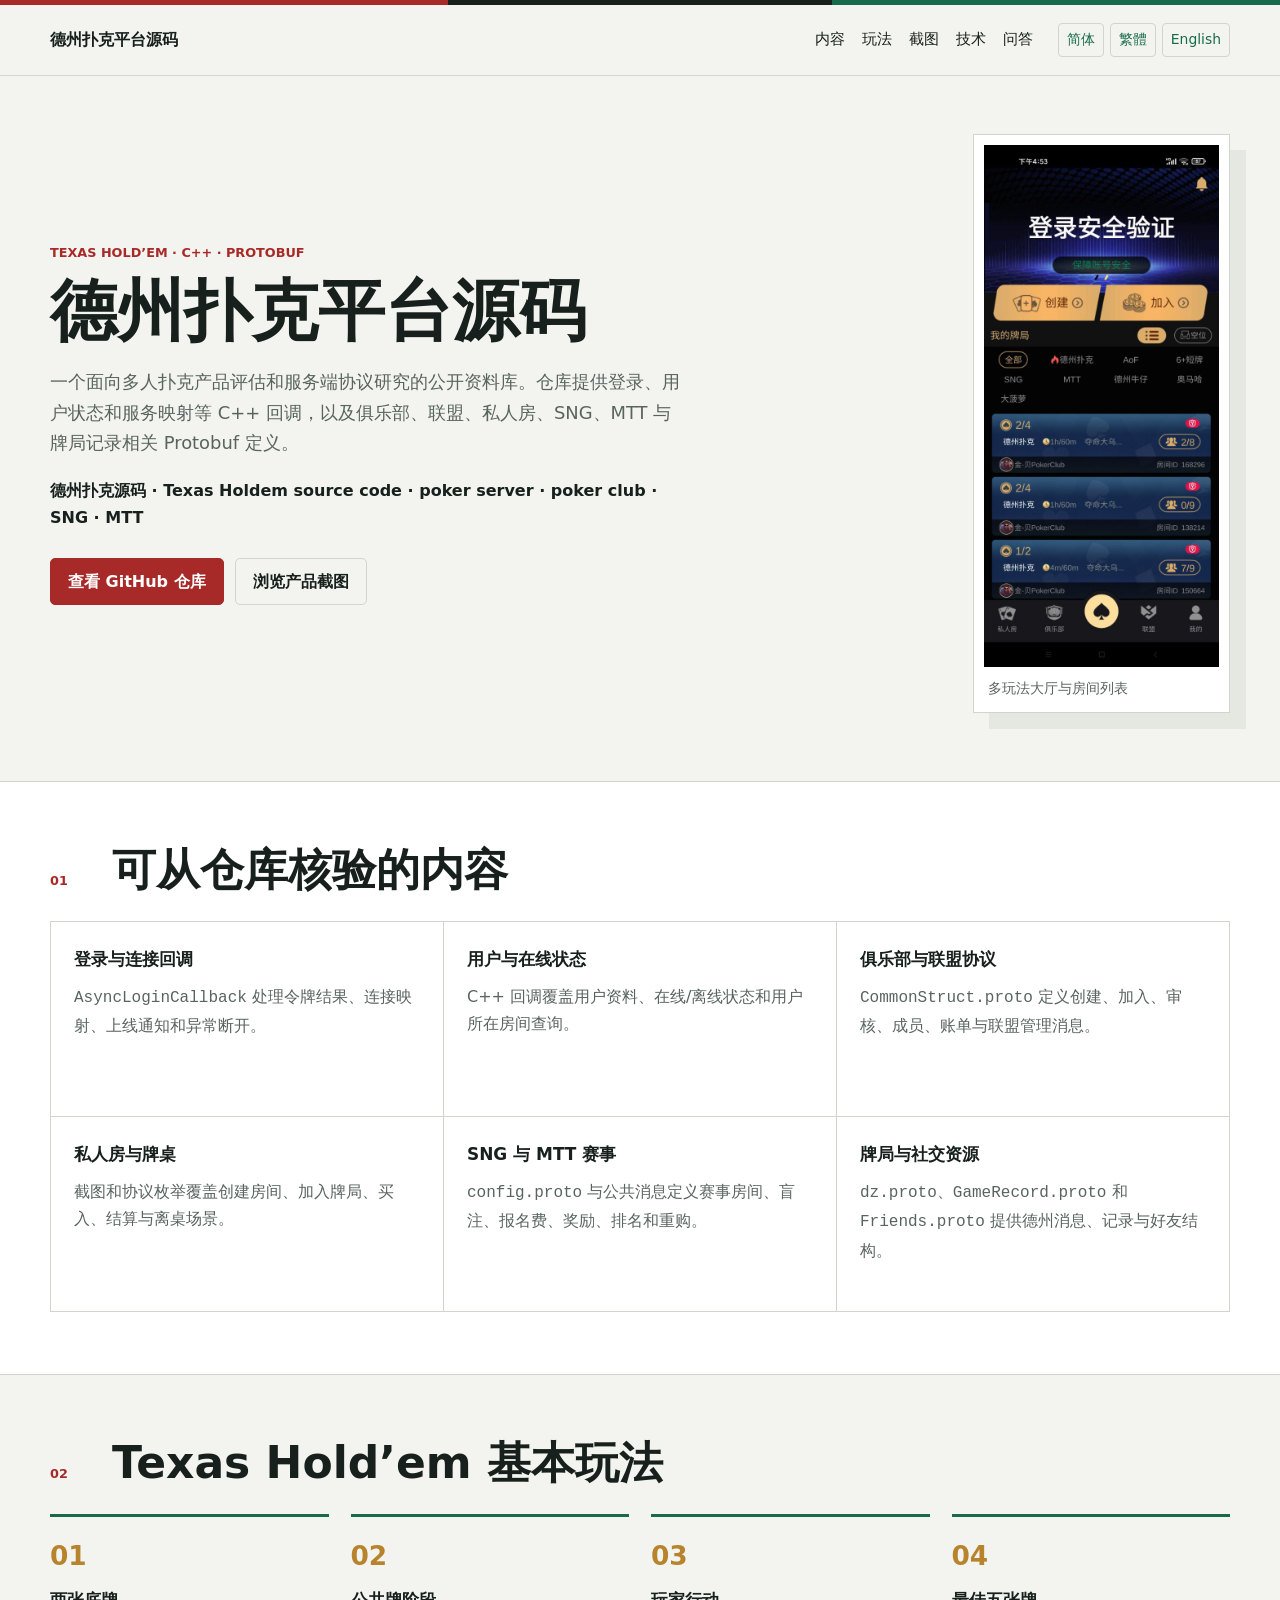
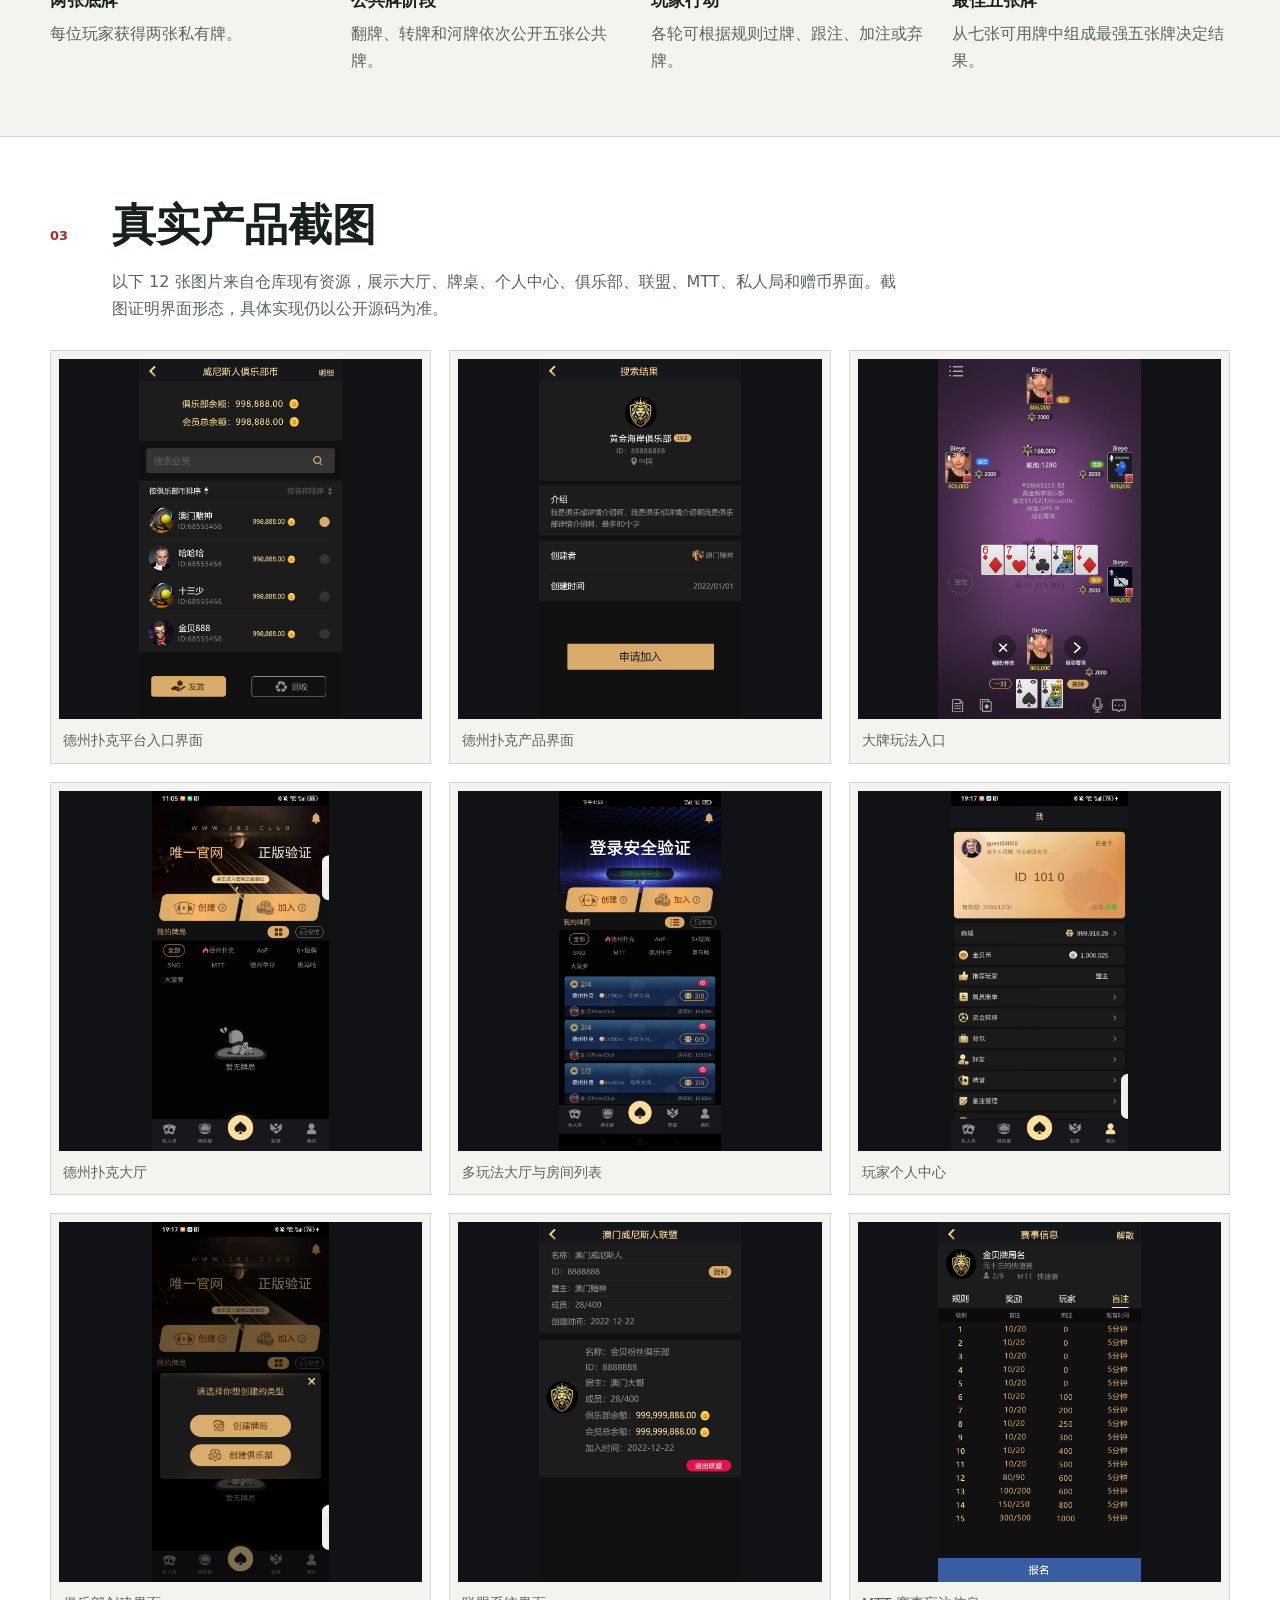
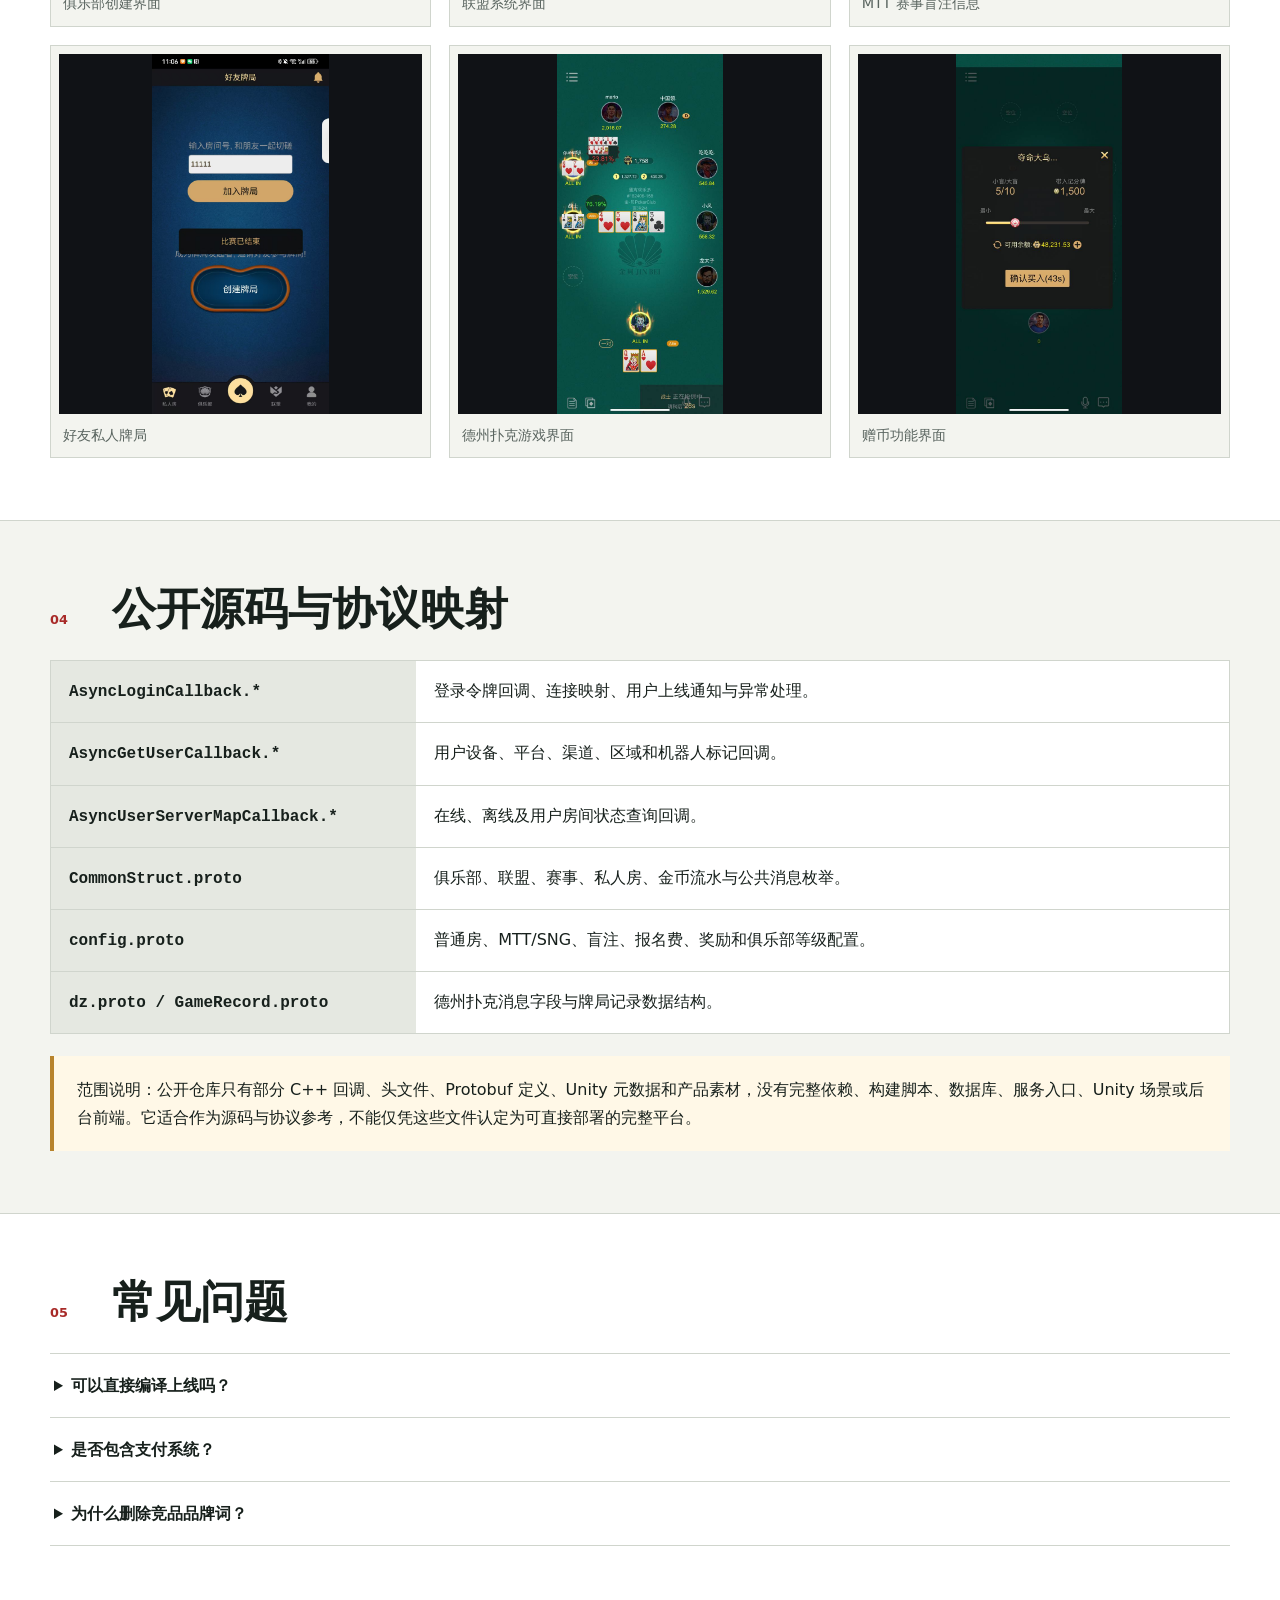
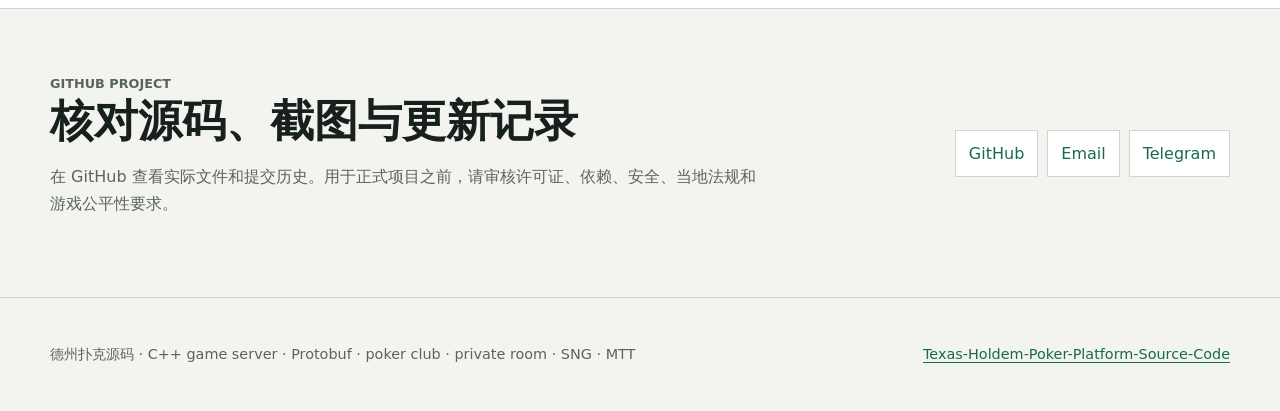
==== index.html @ c8f053a2 "Add files via upload" ====
<!doctype html>
<html lang="zh-CN">
<head>
  <meta charset="utf-8">
  <meta name="viewport" content="width=device-width, initial-scale=1">
  <title>德州扑克平台源码、德州俱乐部、联盟、私人房</title>
  <meta name="description" content="德州扑克平台源码、德州俱乐部、联盟、私人房，包含 C++ 登录、用户状态和服务映射回调，俱乐部、联盟、私人房、SNG、MTT、金币流水及牌局记录 Protobuf 定义，并配有真实产品截图。">
  <meta name="robots" content="index,follow,max-image-preview:large,max-snippet:-1,max-video-preview:-1">
  <link rel="canonical" href="https://alibabama401.github.io/Texas-Holdem-Poker-Platform-Source-Code/">
  <link rel="alternate" hreflang="zh-CN" href="https://alibabama401.github.io/Texas-Holdem-Poker-Platform-Source-Code/zh-cn/">
  <link rel="alternate" hreflang="zh-Hant" href="https://alibabama401.github.io/Texas-Holdem-Poker-Platform-Source-Code/zh-tw/">
  <link rel="alternate" hreflang="en" href="https://alibabama401.github.io/Texas-Holdem-Poker-Platform-Source-Code/en/">
  <link rel="alternate" hreflang="x-default" href="https://alibabama401.github.io/Texas-Holdem-Poker-Platform-Source-Code/">
  <meta property="og:type" content="article">
  <meta property="og:locale" content="zh_CN">
  <meta property="og:title" content="德州扑克平台源码、德州俱乐部、联盟、私人房">
  <meta property="og:description" content="德州扑克平台源码、德州俱乐部、联盟、私人房，包含 C++ 登录、用户状态和服务映射回调，俱乐部、联盟、私人房、SNG、MTT、金币流水及牌局记录 Protobuf 定义，并配有真实产品截图。">
  <meta property="og:image" content="https://alibabama401.github.io/Texas-Holdem-Poker-Platform-Source-Code/assets/screenshots/dating_new.JPG">
  <meta property="og:image:alt" content="多玩法大厅与房间列表">
  <meta property="og:url" content="https://alibabama401.github.io/Texas-Holdem-Poker-Platform-Source-Code/">
  <meta name="twitter:card" content="summary_large_image">
  <link rel="stylesheet" href="docs/assets/site.css">
  <script type="application/ld+json">{"@context":"https://schema.org","@type":"TechArticle","headline":"德州扑克平台源码与协议技术资料｜C++ 登录回调、俱乐部、联盟、私人房、SNG 与 MTT","description":"德州扑克平台源码与协议资料，包含 C++ 登录、用户状态和服务映射回调，俱乐部、联盟、私人房、SNG、MTT、金币流水及牌局记录 Protobuf 定义，并配有真实产品截图。","inLanguage":"zh-CN","url":"https://alibabama401.github.io/Texas-Holdem-Poker-Platform-Source-Code/","image":["https://alibabama401.github.io/Texas-Holdem-Poker-Platform-Source-Code/assets/screenshots/002.jpg","https://alibabama401.github.io/Texas-Holdem-Poker-Platform-Source-Code/assets/screenshots/555.jpg","https://alibabama401.github.io/Texas-Holdem-Poker-Platform-Source-Code/assets/screenshots/dapai.jpg","https://alibabama401.github.io/Texas-Holdem-Poker-Platform-Source-Code/assets/screenshots/dating2.jpg","https://alibabama401.github.io/Texas-Holdem-Poker-Platform-Source-Code/assets/screenshots/dating_new.JPG","https://alibabama401.github.io/Texas-Holdem-Poker-Platform-Source-Code/assets/screenshots/geren.jpg","https://alibabama401.github.io/Texas-Holdem-Poker-Platform-Source-Code/assets/screenshots/julebu.jpg","https://alibabama401.github.io/Texas-Holdem-Poker-Platform-Source-Code/assets/screenshots/lianmeg.jpg","https://alibabama401.github.io/Texas-Holdem-Poker-Platform-Source-Code/assets/screenshots/mtt02.jpg","https://alibabama401.github.io/Texas-Holdem-Poker-Platform-Source-Code/assets/screenshots/sirenju.jpg","https://alibabama401.github.io/Texas-Holdem-Poker-Platform-Source-Code/assets/screenshots/youxi.JPG","https://alibabama401.github.io/Texas-Holdem-Poker-Platform-Source-Code/assets/screenshots/zengbi.JPG"],"codeRepository":"https://github.com/alibabama401/Texas-Holdem-Poker-Platform-Source-Code","author":{"@type":"Organization","name":"alibabama401","url":"https://github.com/alibabama401"},"about":["Texas Holdem source code","C++ game server","Protobuf","poker club","SNG","MTT"]}</script>
</head>
<body>
  <div class="topline"></div>
  <header class="site-header"><div class="wrap nav"><a class="brand" href="docs/">德州扑克平台源码</a><nav class="navlinks" aria-label="Primary"><a href="#features">内容</a><a href="#gameplay">玩法</a><a href="#screenshots">截图</a><a href="#technology">技术</a><a href="#faq">问答</a></nav><div class="languages" aria-label="Languages"><a href="docs/zh-cn/">简体</a><a href="docs/zh-tw/">繁體</a><a href="docs/en/">English</a></div></div></header>
  <main>
    <section class="hero wrap"><div><p class="eyebrow">TEXAS HOLD’EM · C++ · PROTOBUF</p><h1>德州扑克平台源码</h1><p class="intro">一个面向多人扑克产品评估和服务端协议研究的公开资料库。仓库提供登录、用户状态和服务映射等 C++ 回调，以及俱乐部、联盟、私人房、SNG、MTT 与牌局记录相关 Protobuf 定义。</p><p class="keywords">德州扑克源码 · Texas Holdem source code · poker server · poker club · SNG · MTT</p><div class="actions"><a class="button" href="https://github.com/alibabama401/Texas-Holdem-Poker-Platform-Source-Code">查看 GitHub 仓库</a><a class="button secondary" href="#screenshots">浏览产品截图</a></div></div><figure class="hero-media"><img src="docs/assets/screenshots/dating_new.JPG" alt="多玩法大厅与房间列表" fetchpriority="high"><figcaption>多玩法大厅与房间列表</figcaption></figure></section>
    <section class="band" id="features"><div class="wrap section"><div class="section-head"><p>01</p><h2>可从仓库核验的内容</h2></div><div class="feature-grid"><article class="feature"><h3>登录与连接回调</h3><p><code>AsyncLoginCallback</code> 处理令牌结果、连接映射、上线通知和异常断开。</p></article><article class="feature"><h3>用户与在线状态</h3><p>C++ 回调覆盖用户资料、在线/离线状态和用户所在房间查询。</p></article><article class="feature"><h3>俱乐部与联盟协议</h3><p><code>CommonStruct.proto</code> 定义创建、加入、审核、成员、账单与联盟管理消息。</p></article><article class="feature"><h3>私人房与牌桌</h3><p>截图和协议枚举覆盖创建房间、加入牌局、买入、结算与离桌场景。</p></article><article class="feature"><h3>SNG 与 MTT 赛事</h3><p><code>config.proto</code> 与公共消息定义赛事房间、盲注、报名费、奖励、排名和重购。</p></article><article class="feature"><h3>牌局与社交资源</h3><p><code>dz.proto</code>、<code>GameRecord.proto</code> 和 <code>Friends.proto</code> 提供德州消息、记录与好友结构。</p></article></div></div></section>
    <section class="wrap section" id="gameplay"><div class="section-head"><p>02</p><h2>Texas Hold’em 基本玩法</h2></div><ol class="workflow"><li><span>01</span><div><h3>两张底牌</h3><p>每位玩家获得两张私有牌。</p></div></li><li><span>02</span><div><h3>公共牌阶段</h3><p>翻牌、转牌和河牌依次公开五张公共牌。</p></div></li><li><span>03</span><div><h3>玩家行动</h3><p>各轮可根据规则过牌、跟注、加注或弃牌。</p></div></li><li><span>04</span><div><h3>最佳五张牌</h3><p>从七张可用牌中组成最强五张牌决定结果。</p></div></li></ol></section>
    <section class="band" id="screenshots"><div class="wrap section"><div class="section-head"><p>03</p><h2>真实产品截图</h2></div><p class="lede">以下 12 张图片来自仓库现有资源，展示大厅、牌桌、个人中心、俱乐部、联盟、MTT、私人局和赠币界面。截图证明界面形态，具体实现仍以公开源码为准。</p><div class="gallery"><figure><a href="docs/assets/screenshots/002.jpg"><img src="docs/assets/screenshots/002.jpg" alt="德州扑克平台入口界面" loading="lazy" decoding="async"></a><figcaption>德州扑克平台入口界面</figcaption></figure><figure><a href="docs/assets/screenshots/555.jpg"><img src="docs/assets/screenshots/555.jpg" alt="德州扑克产品界面" loading="lazy" decoding="async"></a><figcaption>德州扑克产品界面</figcaption></figure><figure><a href="docs/assets/screenshots/dapai.jpg"><img src="docs/assets/screenshots/dapai.jpg" alt="大牌玩法入口" loading="lazy" decoding="async"></a><figcaption>大牌玩法入口</figcaption></figure><figure><a href="docs/assets/screenshots/dating2.jpg"><img src="docs/assets/screenshots/dating2.jpg" alt="德州扑克大厅" loading="lazy" decoding="async"></a><figcaption>德州扑克大厅</figcaption></figure><figure><a href="docs/assets/screenshots/dating_new.JPG"><img src="docs/assets/screenshots/dating_new.JPG" alt="多玩法大厅与房间列表" loading="lazy" decoding="async"></a><figcaption>多玩法大厅与房间列表</figcaption></figure><figure><a href="docs/assets/screenshots/geren.jpg"><img src="docs/assets/screenshots/geren.jpg" alt="玩家个人中心" loading="lazy" decoding="async"></a><figcaption>玩家个人中心</figcaption></figure><figure><a href="docs/assets/screenshots/julebu.jpg"><img src="docs/assets/screenshots/julebu.jpg" alt="俱乐部创建界面" loading="lazy" decoding="async"></a><figcaption>俱乐部创建界面</figcaption></figure><figure><a href="docs/assets/screenshots/lianmeg.jpg"><img src="docs/assets/screenshots/lianmeg.jpg" alt="联盟系统界面" loading="lazy" decoding="async"></a><figcaption>联盟系统界面</figcaption></figure><figure><a href="docs/assets/screenshots/mtt02.jpg"><img src="docs/assets/screenshots/mtt02.jpg" alt="MTT 赛事盲注信息" loading="lazy" decoding="async"></a><figcaption>MTT 赛事盲注信息</figcaption></figure><figure><a href="docs/assets/screenshots/sirenju.jpg"><img src="docs/assets/screenshots/sirenju.jpg" alt="好友私人牌局" loading="lazy" decoding="async"></a><figcaption>好友私人牌局</figcaption></figure><figure><a href="docs/assets/screenshots/youxi.JPG"><img src="docs/assets/screenshots/youxi.JPG" alt="德州扑克游戏界面" loading="lazy" decoding="async"></a><figcaption>德州扑克游戏界面</figcaption></figure><figure><a href="docs/assets/screenshots/zengbi.JPG"><img src="docs/assets/screenshots/zengbi.JPG" alt="赠币功能界面" loading="lazy" decoding="async"></a><figcaption>赠币功能界面</figcaption></figure></div></div></section>
    <section class="wrap section" id="technology"><div class="section-head"><p>04</p><h2>公开源码与协议映射</h2></div><div class="table-wrap"><table><tbody><tr><th scope="row"><code>AsyncLoginCallback.*</code></th><td>登录令牌回调、连接映射、用户上线通知与异常处理。</td></tr><tr><th scope="row"><code>AsyncGetUserCallback.*</code></th><td>用户设备、平台、渠道、区域和机器人标记回调。</td></tr><tr><th scope="row"><code>AsyncUserServerMapCallback.*</code></th><td>在线、离线及用户房间状态查询回调。</td></tr><tr><th scope="row"><code>CommonStruct.proto</code></th><td>俱乐部、联盟、赛事、私人房、金币流水与公共消息枚举。</td></tr><tr><th scope="row"><code>config.proto</code></th><td>普通房、MTT/SNG、盲注、报名费、奖励和俱乐部等级配置。</td></tr><tr><th scope="row"><code>dz.proto / GameRecord.proto</code></th><td>德州扑克消息字段与牌局记录数据结构。</td></tr></tbody></table></div><p class="scope">范围说明：公开仓库只有部分 C++ 回调、头文件、Protobuf 定义、Unity 元数据和产品素材，没有完整依赖、构建脚本、数据库、服务入口、Unity 场景或后台前端。它适合作为源码与协议参考，不能仅凭这些文件认定为可直接部署的完整平台。</p></section>
    <section class="band" id="faq"><div class="wrap section"><div class="section-head"><p>05</p><h2>常见问题</h2></div><div class="faq"><details><summary>可以直接编译上线吗？</summary><p>不能。当前文件缺少完整工程、依赖、数据库、配置和客户端场景。</p></details><details><summary>是否包含支付系统？</summary><p>协议中有金币与报名费字段，但没有可核验的支付渠道集成，因此不使用 payment-system 作为 Topic。</p></details><details><summary>为什么删除竞品品牌词？</summary><p>其他扑克品牌不是本仓库名称，品牌词会削弱主题准确性并增加误导风险。</p></details></div></div></section>
    <section class="wrap contact"><div><p class="eyebrow">GITHUB PROJECT</p><h2>核对源码、截图与更新记录</h2><p>在 GitHub 查看实际文件和提交历史。用于正式项目之前，请审核许可证、依赖、安全、当地法规和游戏公平性要求。</p></div><div class="contact-links"><a href="https://github.com/alibabama401/Texas-Holdem-Poker-Platform-Source-Code">GitHub</a><a href="mailto:ttpoker40@gmail.com">Email</a><a href="https://t.me/alibabama401">Telegram</a></div></section>
  </main>
  <footer><div class="wrap"><p>德州扑克源码 · C++ game server · Protobuf · poker club · private room · SNG · MTT</p><p><a href="https://github.com/alibabama401/Texas-Holdem-Poker-Platform-Source-Code">Texas-Holdem-Poker-Platform-Source-Code</a></p></div></footer>
</body>
</html>
---- docs/assets/site.css ----
:root{--ink:#17201c;--muted:#59645f;--paper:#f3f4ef;--surface:#fff;--soft:#e5e8e1;--line:#d0d5cd;--red:#a82a28;--green:#176b4b;--gold:#b7832c;--max:1180px}*{box-sizing:border-box}html{max-width:100%;overflow-x:hidden;scroll-behavior:smooth}body{max-width:100%;margin:0;overflow-x:hidden;background:var(--paper);color:var(--ink);font:16px/1.7 system-ui,-apple-system,"Segoe UI","Noto Sans SC","Microsoft YaHei",sans-serif}a{color:var(--green);text-underline-offset:3px}img{display:block;max-width:100%;height:auto}code{overflow-wrap:anywhere}.wrap{width:min(calc(100% - 40px),var(--max));margin-inline:auto}.topline{height:5px;background:linear-gradient(90deg,var(--red) 0 35%,var(--ink) 35% 65%,var(--green) 65%)}.site-header{position:sticky;top:0;z-index:10;border-bottom:1px solid var(--line);background:rgba(243,244,239,.96);backdrop-filter:blur(12px)}.nav{min-height:70px;display:flex;align-items:center;gap:25px}.brand{color:var(--ink);font-weight:850;text-decoration:none;white-space:nowrap}.navlinks{display:flex;gap:17px;margin-left:auto}.navlinks a{color:var(--ink);font-size:.93rem;text-decoration:none}.languages{display:flex;gap:6px}.languages a{padding:4px 8px;border:1px solid var(--line);border-radius:4px;font-size:.87rem;text-decoration:none}.languages [aria-current=page]{border-color:var(--ink);background:var(--ink);color:#fff}.hero{min-height:650px;display:grid;grid-template-columns:minmax(0,1.12fr) minmax(280px,.88fr);align-items:center;gap:52px;padding-block:58px 68px}.hero>*{min-width:0}.eyebrow,.section-head>p{margin:0;color:var(--red);font-size:.8rem;font-weight:850}.hero h1{max-width:14ch;margin:13px 0 21px;font-size:clamp(2.6rem,5.2vw,4.8rem);line-height:1.04}.intro{max-width:65ch;color:var(--muted);font-size:1.12rem}.keywords{font-weight:760}.actions{display:flex;flex-wrap:wrap;gap:11px;margin-top:27px}.button{display:inline-flex;min-height:46px;align-items:center;padding:9px 17px;border:1px solid var(--red);border-radius:5px;background:var(--red);color:#fff;font-weight:760;text-decoration:none}.button.secondary{border-color:var(--line);background:transparent;color:var(--ink)}.hero-media{max-width:420px;justify-self:end;margin:0;border:1px solid var(--line);background:var(--surface);padding:10px;box-shadow:16px 16px 0 var(--soft)}.hero-media img{width:100%;height:min(58vh,560px);object-fit:contain;background:#0f1114}.hero-media figcaption,.gallery figcaption{padding:9px 4px 2px;color:var(--muted);font-size:.9rem}.band{border-block:1px solid var(--line);background:var(--surface)}.section{padding-block:62px}.section-head{display:grid;grid-template-columns:54px 1fr;align-items:baseline;gap:8px;margin-bottom:25px}.section-head h2,.contact h2{margin:0;font-size:clamp(1.8rem,3.5vw,2.75rem);line-height:1.18}.lede{max-width:78ch;margin:-8px 0 28px 62px;color:var(--muted)}.feature-grid{display:grid;grid-template-columns:repeat(3,1fr);border-top:1px solid var(--line);border-left:1px solid var(--line)}.feature{min-width:0;min-height:195px;padding:23px;border-right:1px solid var(--line);border-bottom:1px solid var(--line)}.feature h3{margin:0 0 9px;font-size:1.06rem}.feature p{margin:0;color:var(--muted);overflow-wrap:anywhere}.workflow{display:grid;grid-template-columns:repeat(4,1fr);gap:22px;margin:0;padding:0;list-style:none}.workflow li{border-top:3px solid var(--green);padding-top:17px}.workflow span{color:var(--gold);font-size:1.65rem;font-weight:850}.workflow h3{margin:7px 0 5px;font-size:1.05rem}.workflow p{margin:0;color:var(--muted)}.gallery{display:grid;grid-template-columns:repeat(3,1fr);gap:18px}.gallery figure{margin:0;border:1px solid var(--line);background:var(--paper);padding:8px}.gallery img{width:100%;height:360px;object-fit:contain;background:#101216}.gallery a:hover img{opacity:.86}.table-wrap{overflow-x:auto;border:1px solid var(--line);background:var(--surface)}table{width:100%;border-collapse:collapse}th,td{min-width:0;padding:16px 18px;border-bottom:1px solid var(--line);text-align:left;vertical-align:top;overflow-wrap:anywhere}th{width:31%;background:var(--soft)}tr:last-child th,tr:last-child td{border-bottom:0}.scope{margin:22px 0 0;padding:20px 23px;border-left:4px solid var(--gold);background:#fff8e7}.faq{border-top:1px solid var(--line)}.faq details{border-bottom:1px solid var(--line)}.faq summary{padding:18px 4px;cursor:pointer;font-weight:760}.faq p{max-width:78ch;margin:-4px 4px 18px;color:var(--muted)}.contact{display:grid;grid-template-columns:1fr auto;align-items:center;gap:34px;padding-block:64px}.contact>*{min-width:0}.contact p{max-width:70ch;color:var(--muted)}.contact-links{display:flex;flex-wrap:wrap;gap:9px}.contact-links a{padding:9px 13px;border:1px solid var(--line);background:var(--surface);text-decoration:none}footer{border-top:1px solid var(--line);padding-block:29px 42px;color:var(--muted);font-size:.9rem}footer .wrap{display:flex;justify-content:space-between;gap:24px}@media(max-width:980px){.nav{flex-wrap:wrap;padding-block:13px}.navlinks{order:3;width:100%;justify-content:flex-start;overflow-x:auto}.hero{min-height:auto;grid-template-columns:minmax(0,1fr)}.hero h1{max-width:16ch}.hero-media{width:min(100%,520px);justify-self:start}.feature-grid,.workflow{grid-template-columns:repeat(2,1fr)}.gallery{grid-template-columns:repeat(2,1fr)}}@media(max-width:620px){.wrap{width:min(calc(100% - 24px),var(--max))}.site-header{position:static}.nav{gap:12px}.brand{width:100%;white-space:normal}.navlinks{gap:14px}.languages{flex-wrap:wrap}.hero{gap:34px;padding-block:38px 46px}.hero h1{font-size:2.35rem}.hero-media{width:100%;min-width:0;box-shadow:8px 8px 0 var(--soft)}.section{padding-block:46px}.section-head{grid-template-columns:38px 1fr}.lede{margin-left:46px}.feature-grid,.workflow,.gallery{grid-template-columns:1fr}.feature{min-height:0}.gallery img{height:auto;max-height:540px}th{width:40%}.contact{grid-template-columns:1fr}footer .wrap{flex-direction:column;gap:4px}}
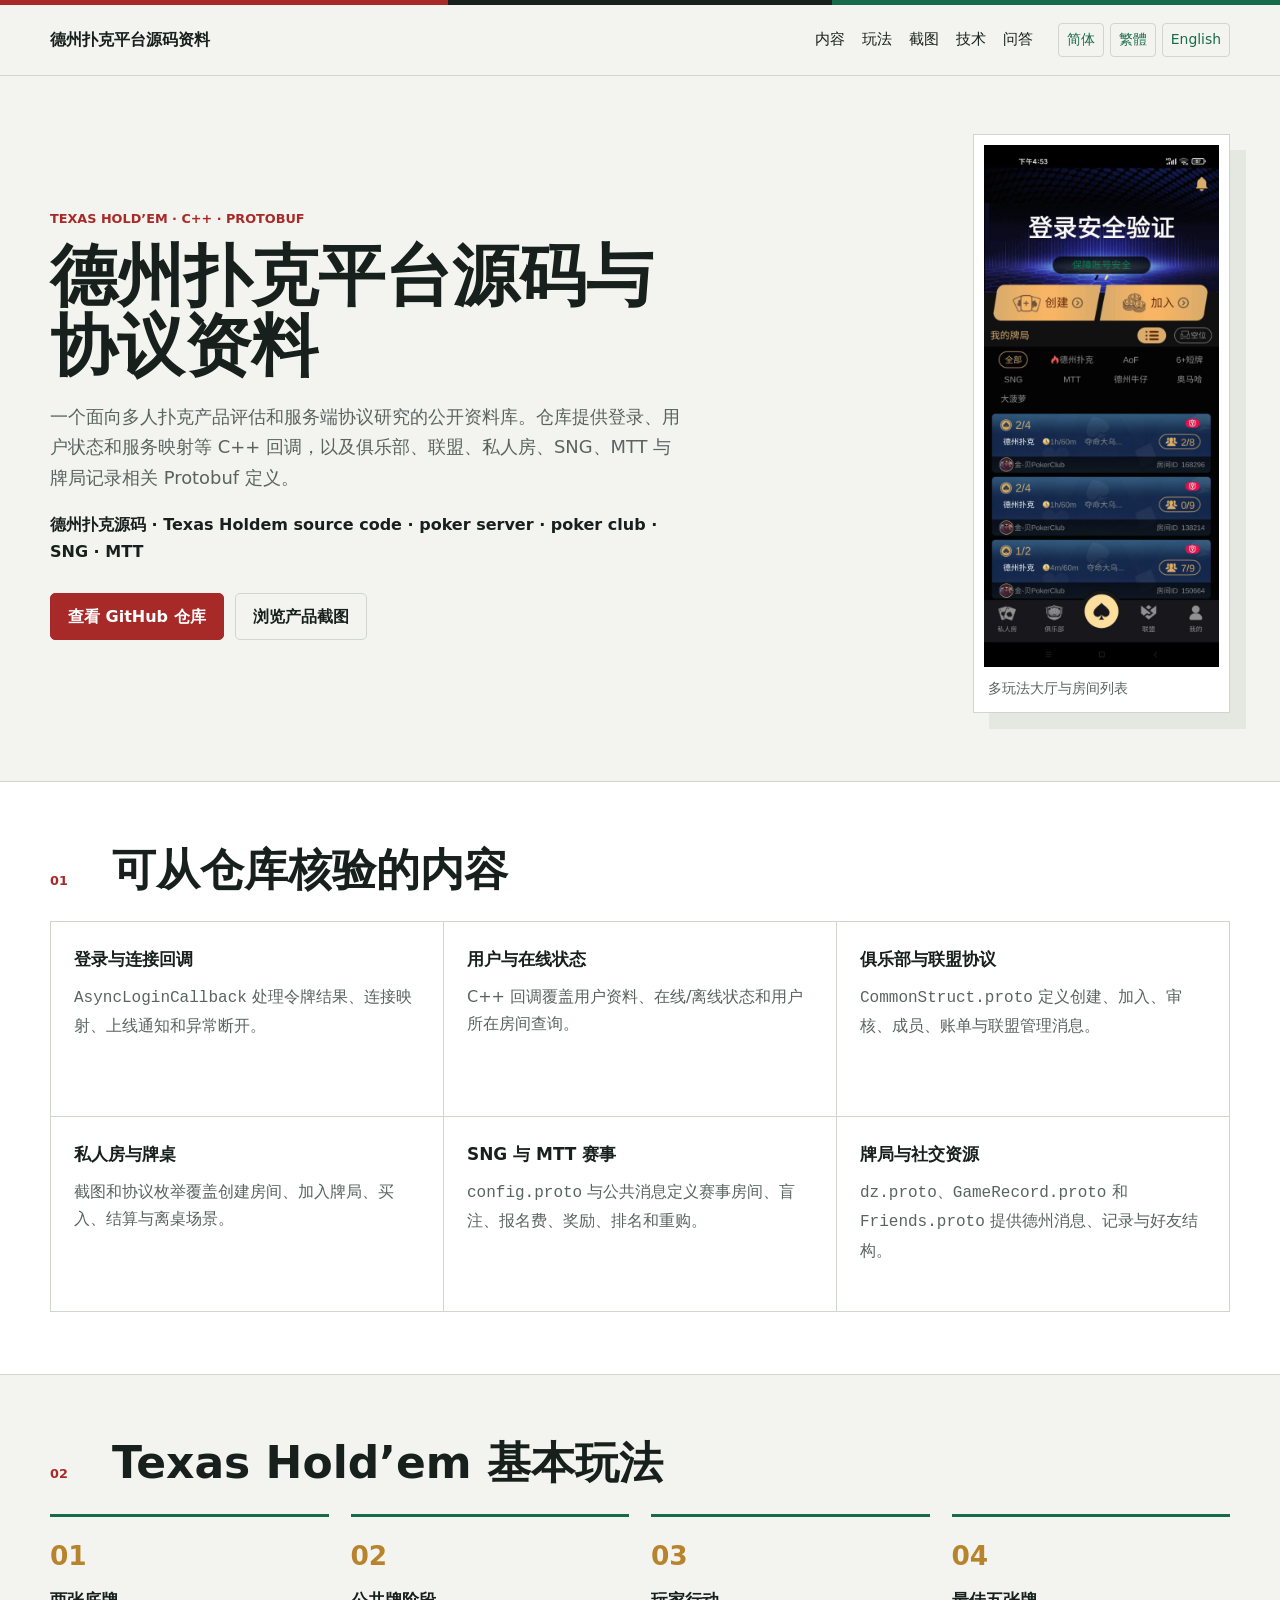
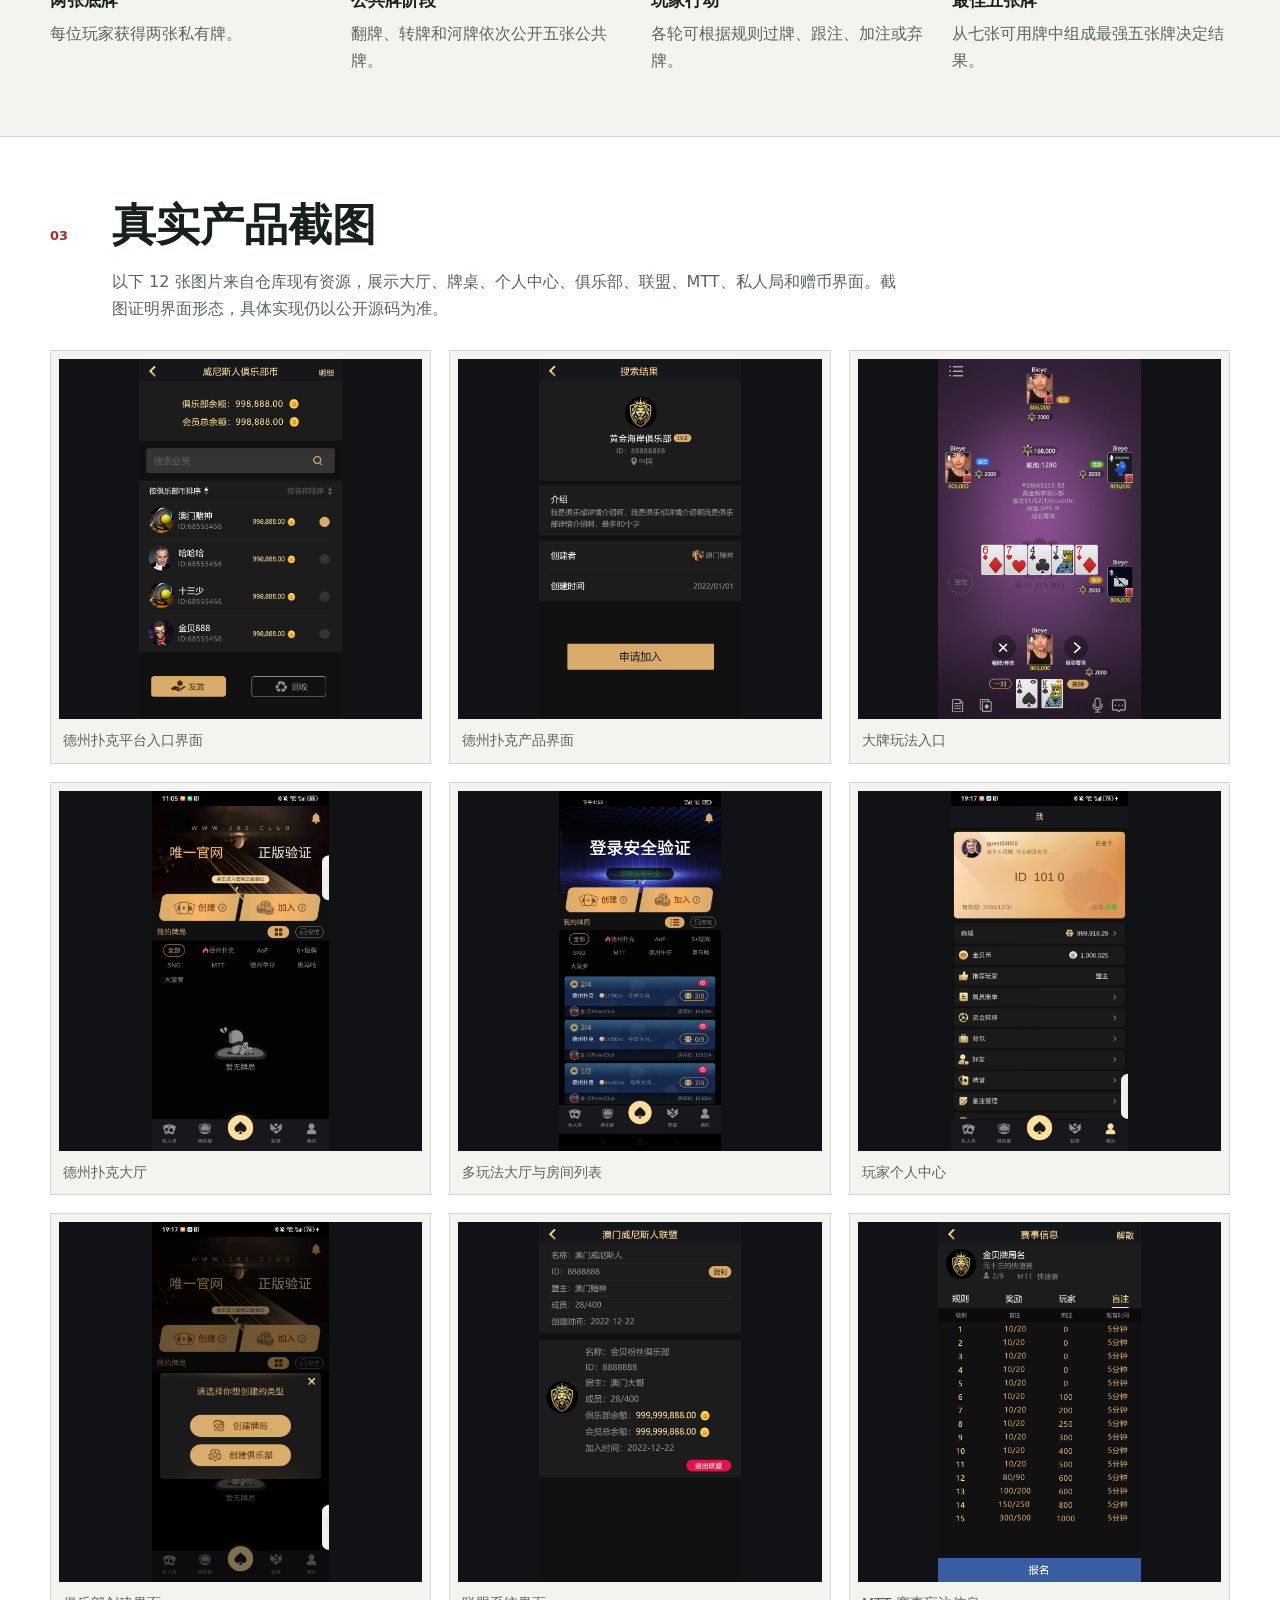
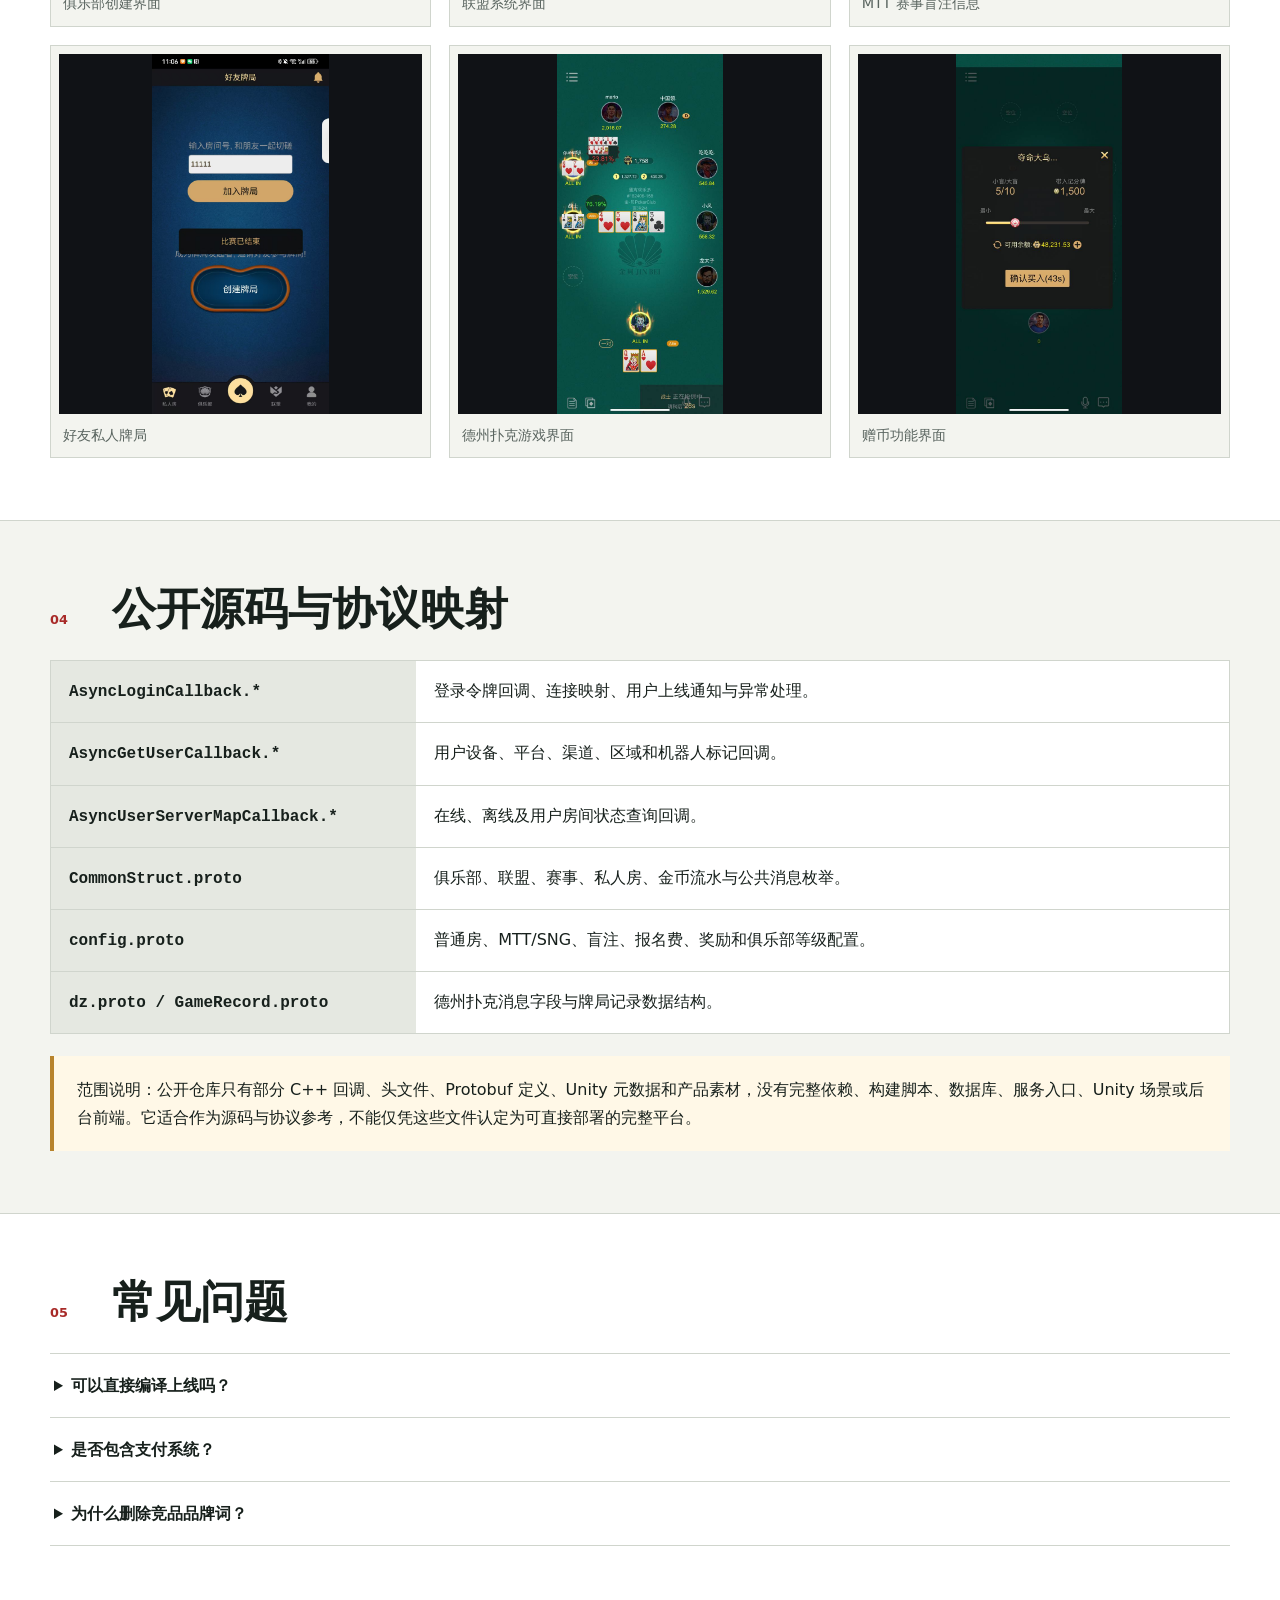
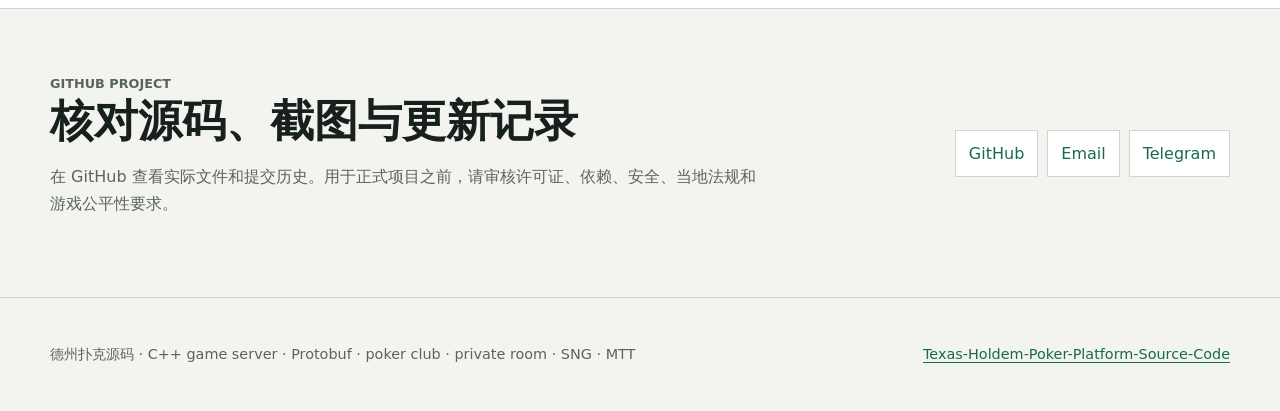
==== commit a4312d7a: "Add files via upload" ====
--- a/index.html
+++ b/index.html
@@ -3,8 +3,8 @@
 <head>
   <meta charset="utf-8">
   <meta name="viewport" content="width=device-width, initial-scale=1">
-  <title>德州扑克平台源码、德州俱乐部、联盟、私人房</title>
-  <meta name="description" content="德州扑克平台源码、德州俱乐部、联盟、私人房，包含 C++ 登录、用户状态和服务映射回调，俱乐部、联盟、私人房、SNG、MTT、金币流水及牌局记录 Protobuf 定义，并配有真实产品截图。">
+  <title>德州扑克平台源码与协议技术资料｜C++ 登录回调、俱乐部、联盟、私人房、SNG 与 MTT</title>
+  <meta name="description" content="德州扑克平台源码与协议资料，包含 C++ 登录、用户状态和服务映射回调，俱乐部、联盟、私人房、SNG、MTT、金币流水及牌局记录 Protobuf 定义，并配有真实产品截图。">
   <meta name="robots" content="index,follow,max-image-preview:large,max-snippet:-1,max-video-preview:-1">
   <link rel="canonical" href="https://alibabama401.github.io/Texas-Holdem-Poker-Platform-Source-Code/">
   <link rel="alternate" hreflang="zh-CN" href="https://alibabama401.github.io/Texas-Holdem-Poker-Platform-Source-Code/zh-cn/">
@@ -13,8 +13,8 @@
   <link rel="alternate" hreflang="x-default" href="https://alibabama401.github.io/Texas-Holdem-Poker-Platform-Source-Code/">
   <meta property="og:type" content="article">
   <meta property="og:locale" content="zh_CN">
-  <meta property="og:title" content="德州扑克平台源码、德州俱乐部、联盟、私人房">
-  <meta property="og:description" content="德州扑克平台源码、德州俱乐部、联盟、私人房，包含 C++ 登录、用户状态和服务映射回调，俱乐部、联盟、私人房、SNG、MTT、金币流水及牌局记录 Protobuf 定义，并配有真实产品截图。">
+  <meta property="og:title" content="德州扑克平台源码与协议技术资料｜C++ 登录回调、俱乐部、联盟、私人房、SNG 与 MTT">
+  <meta property="og:description" content="德州扑克平台源码与协议资料，包含 C++ 登录、用户状态和服务映射回调，俱乐部、联盟、私人房、SNG、MTT、金币流水及牌局记录 Protobuf 定义，并配有真实产品截图。">
   <meta property="og:image" content="https://alibabama401.github.io/Texas-Holdem-Poker-Platform-Source-Code/assets/screenshots/dating_new.JPG">
   <meta property="og:image:alt" content="多玩法大厅与房间列表">
   <meta property="og:url" content="https://alibabama401.github.io/Texas-Holdem-Poker-Platform-Source-Code/">
@@ -24,9 +24,9 @@
 </head>
 <body>
   <div class="topline"></div>
-  <header class="site-header"><div class="wrap nav"><a class="brand" href="docs/">德州扑克平台源码</a><nav class="navlinks" aria-label="Primary"><a href="#features">内容</a><a href="#gameplay">玩法</a><a href="#screenshots">截图</a><a href="#technology">技术</a><a href="#faq">问答</a></nav><div class="languages" aria-label="Languages"><a href="docs/zh-cn/">简体</a><a href="docs/zh-tw/">繁體</a><a href="docs/en/">English</a></div></div></header>
+  <header class="site-header"><div class="wrap nav"><a class="brand" href="docs/">德州扑克平台源码资料</a><nav class="navlinks" aria-label="Primary"><a href="#features">内容</a><a href="#gameplay">玩法</a><a href="#screenshots">截图</a><a href="#technology">技术</a><a href="#faq">问答</a></nav><div class="languages" aria-label="Languages"><a href="docs/zh-cn/">简体</a><a href="docs/zh-tw/">繁體</a><a href="docs/en/">English</a></div></div></header>
   <main>
-    <section class="hero wrap"><div><p class="eyebrow">TEXAS HOLD’EM · C++ · PROTOBUF</p><h1>德州扑克平台源码</h1><p class="intro">一个面向多人扑克产品评估和服务端协议研究的公开资料库。仓库提供登录、用户状态和服务映射等 C++ 回调，以及俱乐部、联盟、私人房、SNG、MTT 与牌局记录相关 Protobuf 定义。</p><p class="keywords">德州扑克源码 · Texas Holdem source code · poker server · poker club · SNG · MTT</p><div class="actions"><a class="button" href="https://github.com/alibabama401/Texas-Holdem-Poker-Platform-Source-Code">查看 GitHub 仓库</a><a class="button secondary" href="#screenshots">浏览产品截图</a></div></div><figure class="hero-media"><img src="docs/assets/screenshots/dating_new.JPG" alt="多玩法大厅与房间列表" fetchpriority="high"><figcaption>多玩法大厅与房间列表</figcaption></figure></section>
+    <section class="hero wrap"><div><p class="eyebrow">TEXAS HOLD’EM · C++ · PROTOBUF</p><h1>德州扑克平台源码与协议资料</h1><p class="intro">一个面向多人扑克产品评估和服务端协议研究的公开资料库。仓库提供登录、用户状态和服务映射等 C++ 回调，以及俱乐部、联盟、私人房、SNG、MTT 与牌局记录相关 Protobuf 定义。</p><p class="keywords">德州扑克源码 · Texas Holdem source code · poker server · poker club · SNG · MTT</p><div class="actions"><a class="button" href="https://github.com/alibabama401/Texas-Holdem-Poker-Platform-Source-Code">查看 GitHub 仓库</a><a class="button secondary" href="#screenshots">浏览产品截图</a></div></div><figure class="hero-media"><img src="docs/assets/screenshots/dating_new.JPG" alt="多玩法大厅与房间列表" fetchpriority="high"><figcaption>多玩法大厅与房间列表</figcaption></figure></section>
     <section class="band" id="features"><div class="wrap section"><div class="section-head"><p>01</p><h2>可从仓库核验的内容</h2></div><div class="feature-grid"><article class="feature"><h3>登录与连接回调</h3><p><code>AsyncLoginCallback</code> 处理令牌结果、连接映射、上线通知和异常断开。</p></article><article class="feature"><h3>用户与在线状态</h3><p>C++ 回调覆盖用户资料、在线/离线状态和用户所在房间查询。</p></article><article class="feature"><h3>俱乐部与联盟协议</h3><p><code>CommonStruct.proto</code> 定义创建、加入、审核、成员、账单与联盟管理消息。</p></article><article class="feature"><h3>私人房与牌桌</h3><p>截图和协议枚举覆盖创建房间、加入牌局、买入、结算与离桌场景。</p></article><article class="feature"><h3>SNG 与 MTT 赛事</h3><p><code>config.proto</code> 与公共消息定义赛事房间、盲注、报名费、奖励、排名和重购。</p></article><article class="feature"><h3>牌局与社交资源</h3><p><code>dz.proto</code>、<code>GameRecord.proto</code> 和 <code>Friends.proto</code> 提供德州消息、记录与好友结构。</p></article></div></div></section>
     <section class="wrap section" id="gameplay"><div class="section-head"><p>02</p><h2>Texas Hold’em 基本玩法</h2></div><ol class="workflow"><li><span>01</span><div><h3>两张底牌</h3><p>每位玩家获得两张私有牌。</p></div></li><li><span>02</span><div><h3>公共牌阶段</h3><p>翻牌、转牌和河牌依次公开五张公共牌。</p></div></li><li><span>03</span><div><h3>玩家行动</h3><p>各轮可根据规则过牌、跟注、加注或弃牌。</p></div></li><li><span>04</span><div><h3>最佳五张牌</h3><p>从七张可用牌中组成最强五张牌决定结果。</p></div></li></ol></section>
     <section class="band" id="screenshots"><div class="wrap section"><div class="section-head"><p>03</p><h2>真实产品截图</h2></div><p class="lede">以下 12 张图片来自仓库现有资源，展示大厅、牌桌、个人中心、俱乐部、联盟、MTT、私人局和赠币界面。截图证明界面形态，具体实现仍以公开源码为准。</p><div class="gallery"><figure><a href="docs/assets/screenshots/002.jpg"><img src="docs/assets/screenshots/002.jpg" alt="德州扑克平台入口界面" loading="lazy" decoding="async"></a><figcaption>德州扑克平台入口界面</figcaption></figure><figure><a href="docs/assets/screenshots/555.jpg"><img src="docs/assets/screenshots/555.jpg" alt="德州扑克产品界面" loading="lazy" decoding="async"></a><figcaption>德州扑克产品界面</figcaption></figure><figure><a href="docs/assets/screenshots/dapai.jpg"><img src="docs/assets/screenshots/dapai.jpg" alt="大牌玩法入口" loading="lazy" decoding="async"></a><figcaption>大牌玩法入口</figcaption></figure><figure><a href="docs/assets/screenshots/dating2.jpg"><img src="docs/assets/screenshots/dating2.jpg" alt="德州扑克大厅" loading="lazy" decoding="async"></a><figcaption>德州扑克大厅</figcaption></figure><figure><a href="docs/assets/screenshots/dating_new.JPG"><img src="docs/assets/screenshots/dating_new.JPG" alt="多玩法大厅与房间列表" loading="lazy" decoding="async"></a><figcaption>多玩法大厅与房间列表</figcaption></figure><figure><a href="docs/assets/screenshots/geren.jpg"><img src="docs/assets/screenshots/geren.jpg" alt="玩家个人中心" loading="lazy" decoding="async"></a><figcaption>玩家个人中心</figcaption></figure><figure><a href="docs/assets/screenshots/julebu.jpg"><img src="docs/assets/screenshots/julebu.jpg" alt="俱乐部创建界面" loading="lazy" decoding="async"></a><figcaption>俱乐部创建界面</figcaption></figure><figure><a href="docs/assets/screenshots/lianmeg.jpg"><img src="docs/assets/screenshots/lianmeg.jpg" alt="联盟系统界面" loading="lazy" decoding="async"></a><figcaption>联盟系统界面</figcaption></figure><figure><a href="docs/assets/screenshots/mtt02.jpg"><img src="docs/assets/screenshots/mtt02.jpg" alt="MTT 赛事盲注信息" loading="lazy" decoding="async"></a><figcaption>MTT 赛事盲注信息</figcaption></figure><figure><a href="docs/assets/screenshots/sirenju.jpg"><img src="docs/assets/screenshots/sirenju.jpg" alt="好友私人牌局" loading="lazy" decoding="async"></a><figcaption>好友私人牌局</figcaption></figure><figure><a href="docs/assets/screenshots/youxi.JPG"><img src="docs/assets/screenshots/youxi.JPG" alt="德州扑克游戏界面" loading="lazy" decoding="async"></a><figcaption>德州扑克游戏界面</figcaption></figure><figure><a href="docs/assets/screenshots/zengbi.JPG"><img src="docs/assets/screenshots/zengbi.JPG" alt="赠币功能界面" loading="lazy" decoding="async"></a><figcaption>赠币功能界面</figcaption></figure></div></div></section>
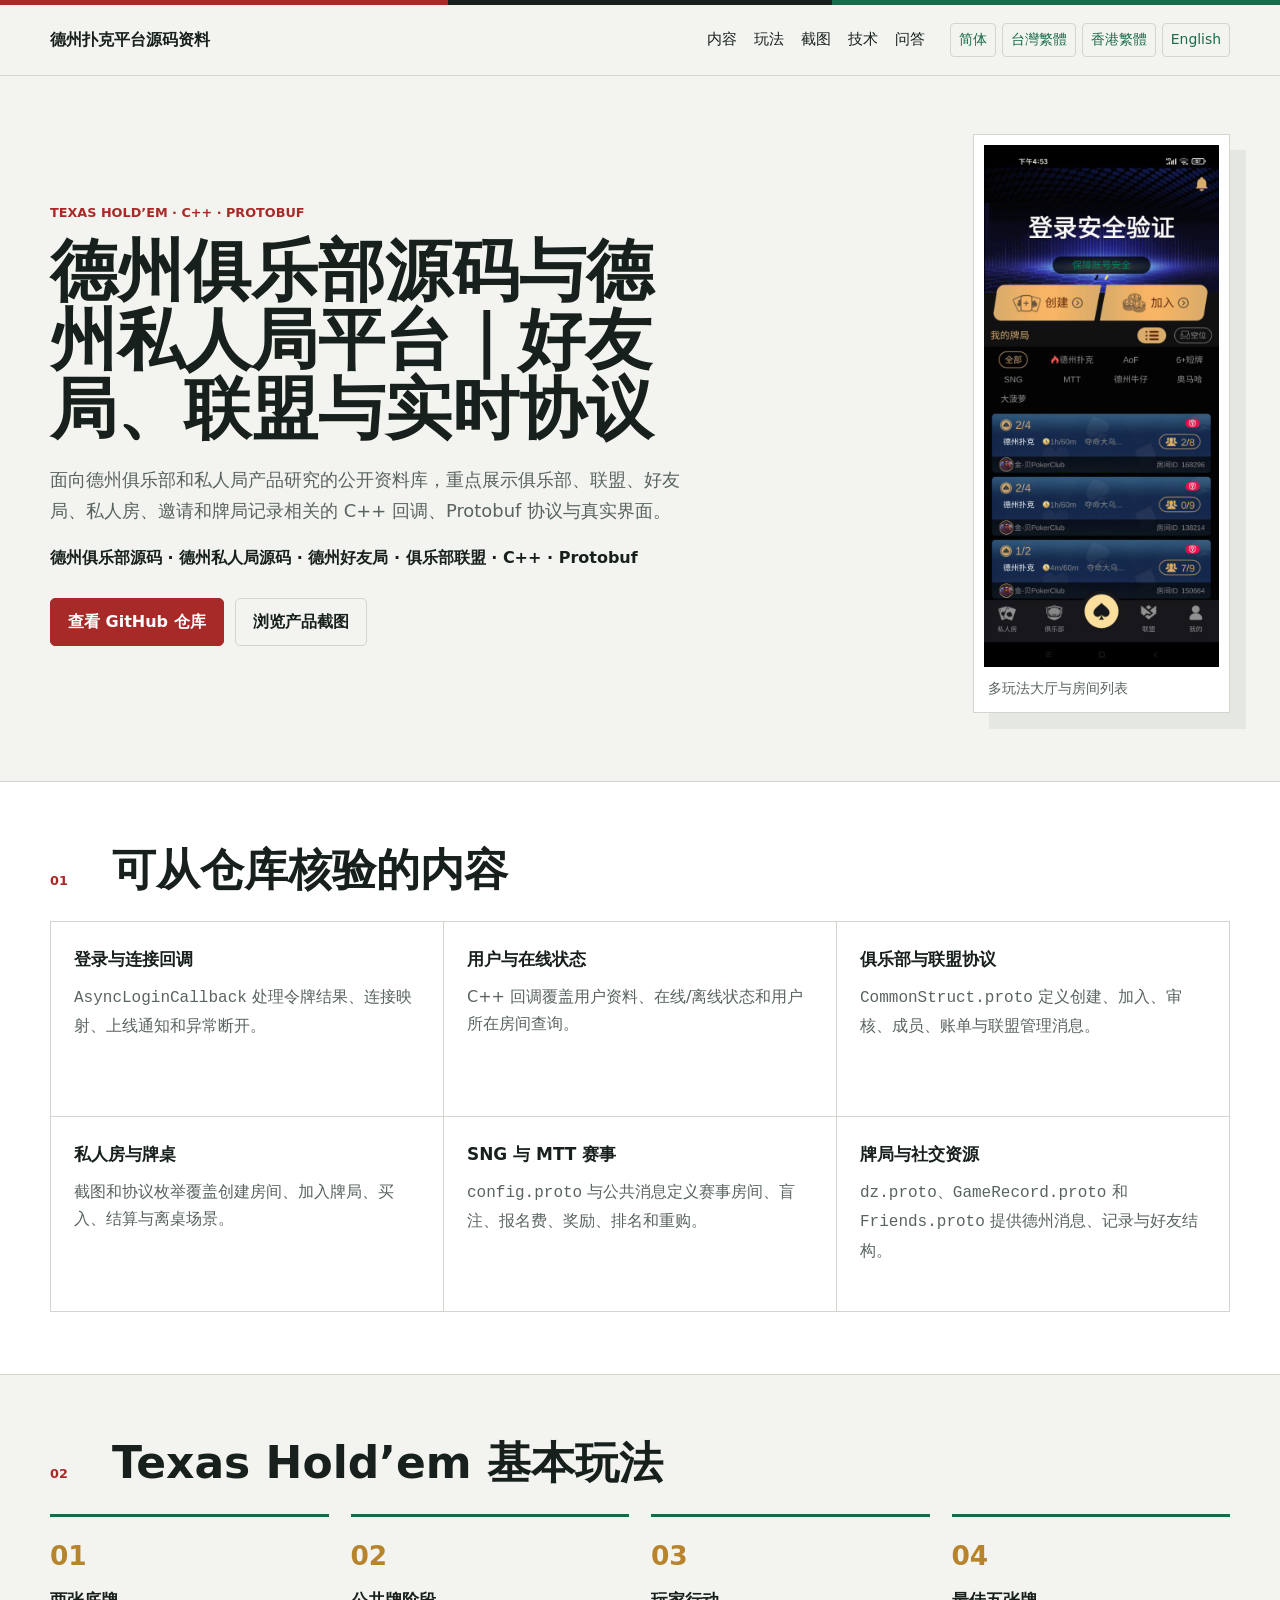
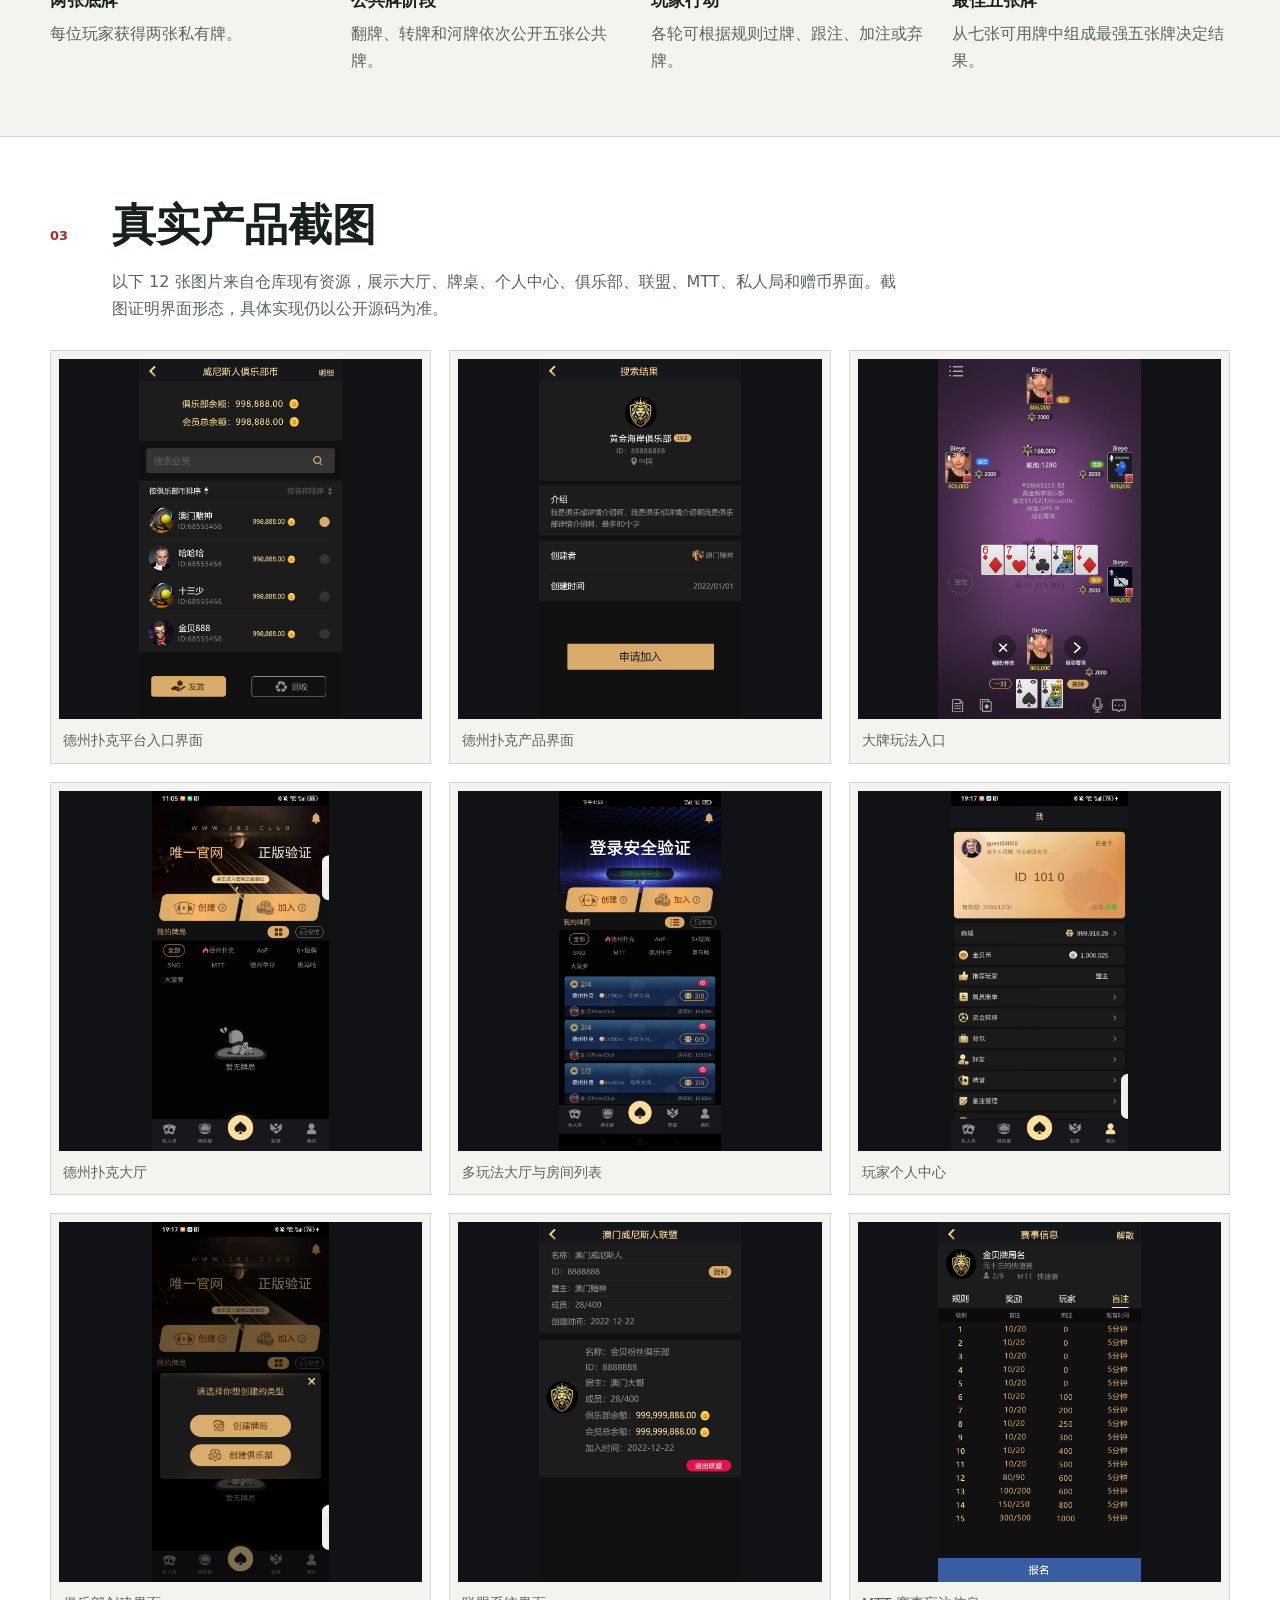
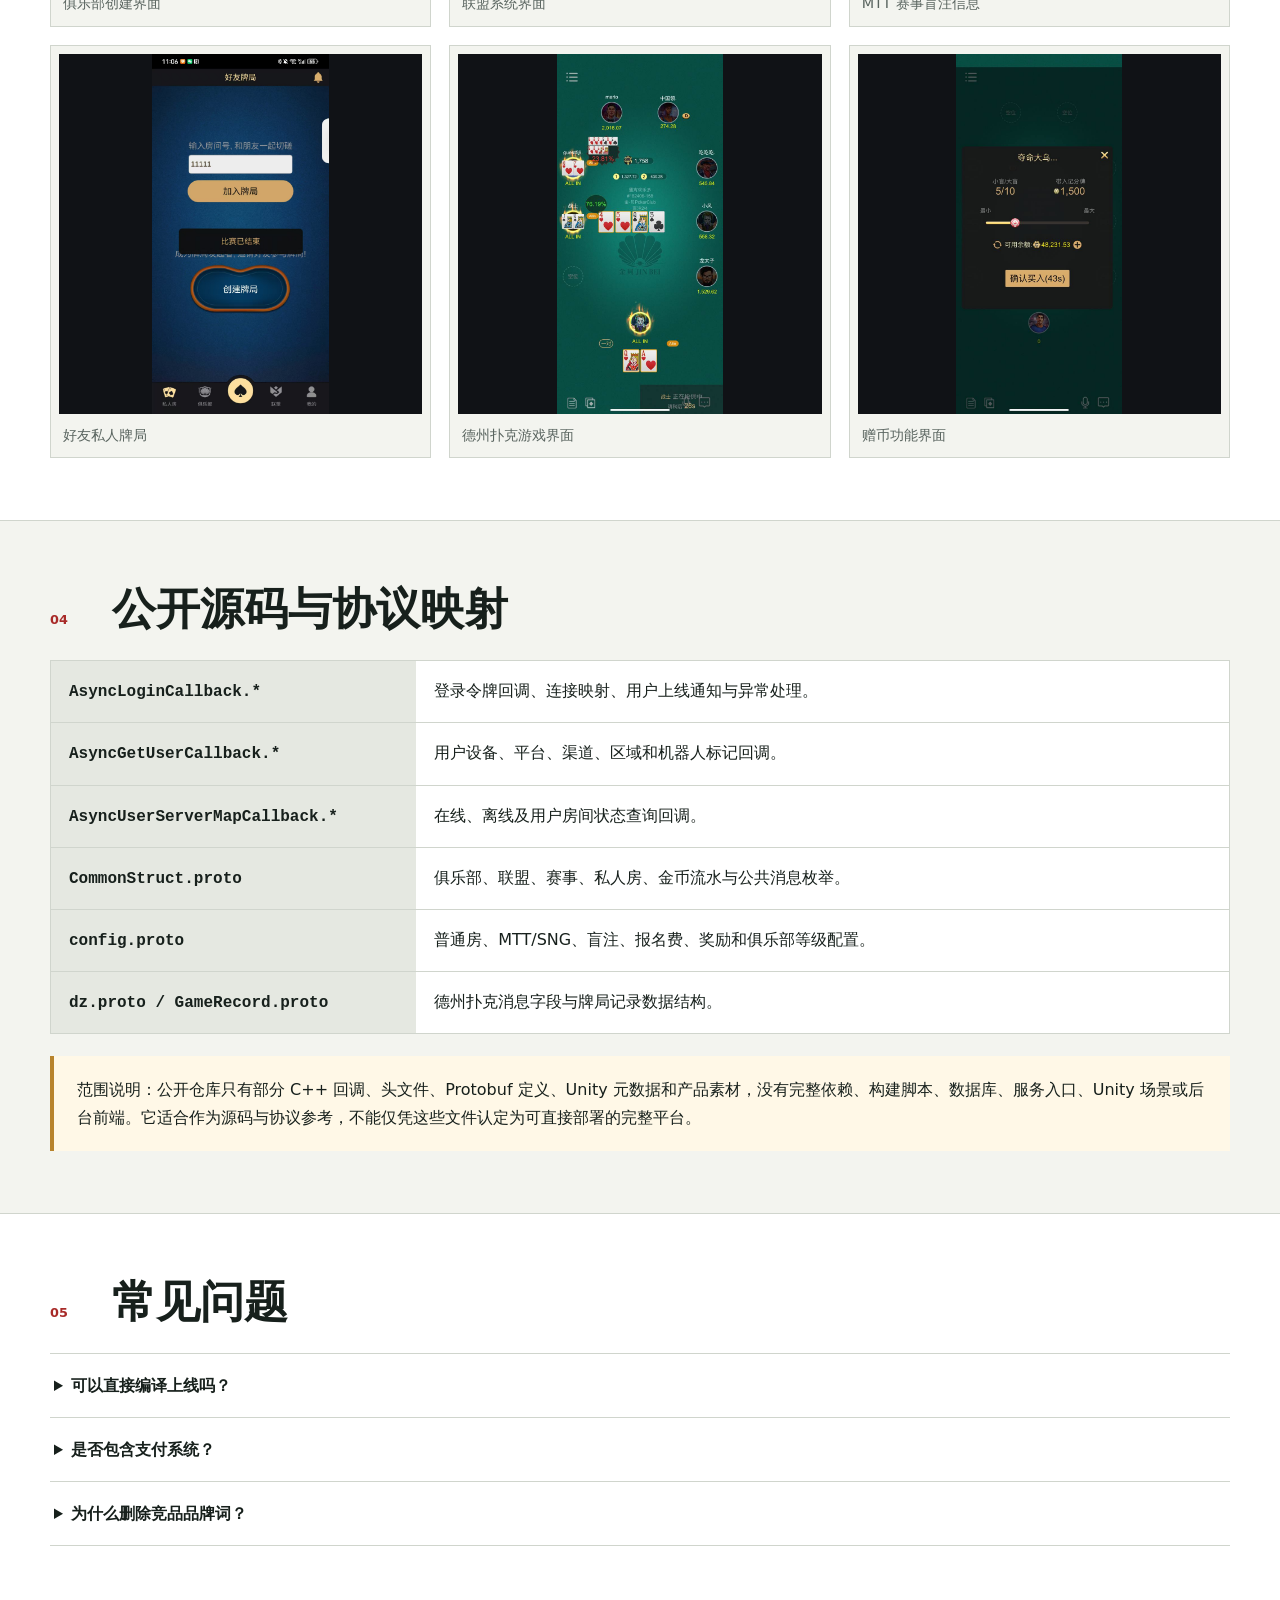
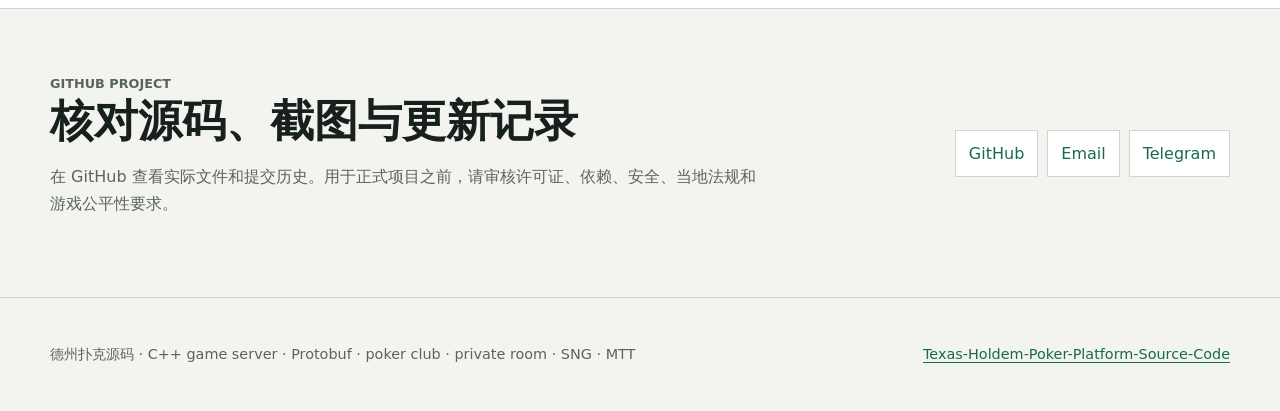
==== commit 0c73798d: "Add files via upload" ====
--- a/index.html
+++ b/index.html
@@ -3,30 +3,32 @@
 <head>
   <meta charset="utf-8">
   <meta name="viewport" content="width=device-width, initial-scale=1">
-  <title>德州扑克平台源码与协议技术资料｜C++ 登录回调、俱乐部、联盟、私人房、SNG 与 MTT</title>
-  <meta name="description" content="德州扑克平台源码与协议资料，包含 C++ 登录、用户状态和服务映射回调，俱乐部、联盟、私人房、SNG、MTT、金币流水及牌局记录 Protobuf 定义，并配有真实产品截图。">
+<meta name="google-site-verification" content="rrp5Uvgzi-1-rMxUBfhV3wjlNrFqzwnqiA4e3qsOLEM">
+  <title>德州俱乐部与私人局源码｜好友局、联盟、Unity、C++</title>
+  <meta name="description" content="德州俱乐部源码和德州私人局平台资料，包含 Unity/C++ 回调、Protobuf 协议、俱乐部、联盟、好友局、私人房、邀请、牌局记录与真实产品截图。">
+<meta name="keywords" content="德州俱乐部源码, 德州私人局源码, 德州好友局, 俱乐部联盟, C++, Protobuf">
   <meta name="robots" content="index,follow,max-image-preview:large,max-snippet:-1,max-video-preview:-1">
   <link rel="canonical" href="https://alibabama401.github.io/Texas-Holdem-Poker-Platform-Source-Code/">
   <link rel="alternate" hreflang="zh-CN" href="https://alibabama401.github.io/Texas-Holdem-Poker-Platform-Source-Code/zh-cn/">
-  <link rel="alternate" hreflang="zh-Hant" href="https://alibabama401.github.io/Texas-Holdem-Poker-Platform-Source-Code/zh-tw/">
+  <link rel="alternate" hreflang="zh-Hant-TW" href="https://alibabama401.github.io/Texas-Holdem-Poker-Platform-Source-Code/zh-tw/"><link rel="alternate" hreflang="zh-Hant-HK" href="https://alibabama401.github.io/Texas-Holdem-Poker-Platform-Source-Code/zh-hk/">
   <link rel="alternate" hreflang="en" href="https://alibabama401.github.io/Texas-Holdem-Poker-Platform-Source-Code/en/">
   <link rel="alternate" hreflang="x-default" href="https://alibabama401.github.io/Texas-Holdem-Poker-Platform-Source-Code/">
   <meta property="og:type" content="article">
   <meta property="og:locale" content="zh_CN">
-  <meta property="og:title" content="德州扑克平台源码与协议技术资料｜C++ 登录回调、俱乐部、联盟、私人房、SNG 与 MTT">
-  <meta property="og:description" content="德州扑克平台源码与协议资料，包含 C++ 登录、用户状态和服务映射回调，俱乐部、联盟、私人房、SNG、MTT、金币流水及牌局记录 Protobuf 定义，并配有真实产品截图。">
+  <meta property="og:title" content="德州俱乐部与私人局源码｜好友局、联盟、Unity、C++">
+  <meta property="og:description" content="德州俱乐部源码和德州私人局平台资料，包含 Unity/C++ 回调、Protobuf 协议、俱乐部、联盟、好友局、私人房、邀请、牌局记录与真实产品截图。">
   <meta property="og:image" content="https://alibabama401.github.io/Texas-Holdem-Poker-Platform-Source-Code/assets/screenshots/dating_new.JPG">
   <meta property="og:image:alt" content="多玩法大厅与房间列表">
   <meta property="og:url" content="https://alibabama401.github.io/Texas-Holdem-Poker-Platform-Source-Code/">
   <meta name="twitter:card" content="summary_large_image">
   <link rel="stylesheet" href="docs/assets/site.css">
-  <script type="application/ld+json">{"@context":"https://schema.org","@type":"TechArticle","headline":"德州扑克平台源码与协议技术资料｜C++ 登录回调、俱乐部、联盟、私人房、SNG 与 MTT","description":"德州扑克平台源码与协议资料，包含 C++ 登录、用户状态和服务映射回调，俱乐部、联盟、私人房、SNG、MTT、金币流水及牌局记录 Protobuf 定义，并配有真实产品截图。","inLanguage":"zh-CN","url":"https://alibabama401.github.io/Texas-Holdem-Poker-Platform-Source-Code/","image":["https://alibabama401.github.io/Texas-Holdem-Poker-Platform-Source-Code/assets/screenshots/002.jpg","https://alibabama401.github.io/Texas-Holdem-Poker-Platform-Source-Code/assets/screenshots/555.jpg","https://alibabama401.github.io/Texas-Holdem-Poker-Platform-Source-Code/assets/screenshots/dapai.jpg","https://alibabama401.github.io/Texas-Holdem-Poker-Platform-Source-Code/assets/screenshots/dating2.jpg","https://alibabama401.github.io/Texas-Holdem-Poker-Platform-Source-Code/assets/screenshots/dating_new.JPG","https://alibabama401.github.io/Texas-Holdem-Poker-Platform-Source-Code/assets/screenshots/geren.jpg","https://alibabama401.github.io/Texas-Holdem-Poker-Platform-Source-Code/assets/screenshots/julebu.jpg","https://alibabama401.github.io/Texas-Holdem-Poker-Platform-Source-Code/assets/screenshots/lianmeg.jpg","https://alibabama401.github.io/Texas-Holdem-Poker-Platform-Source-Code/assets/screenshots/mtt02.jpg","https://alibabama401.github.io/Texas-Holdem-Poker-Platform-Source-Code/assets/screenshots/sirenju.jpg","https://alibabama401.github.io/Texas-Holdem-Poker-Platform-Source-Code/assets/screenshots/youxi.JPG","https://alibabama401.github.io/Texas-Holdem-Poker-Platform-Source-Code/assets/screenshots/zengbi.JPG"],"codeRepository":"https://github.com/alibabama401/Texas-Holdem-Poker-Platform-Source-Code","author":{"@type":"Organization","name":"alibabama401","url":"https://github.com/alibabama401"},"about":["Texas Holdem source code","C++ game server","Protobuf","poker club","SNG","MTT"]}</script>
+  <script type="application/ld+json">{"@context":"https://schema.org","@type":"TechArticle","headline":"德州俱乐部与私人局源码｜好友局、联盟、Unity、C++","description":"德州俱乐部源码和德州私人局平台资料，包含 Unity/C++ 回调、Protobuf 协议、俱乐部、联盟、好友局、私人房、邀请、牌局记录与真实产品截图。","inLanguage":"zh-CN","url":"https://alibabama401.github.io/Texas-Holdem-Poker-Platform-Source-Code/","image":["https://alibabama401.github.io/Texas-Holdem-Poker-Platform-Source-Code/assets/screenshots/002.jpg","https://alibabama401.github.io/Texas-Holdem-Poker-Platform-Source-Code/assets/screenshots/555.jpg","https://alibabama401.github.io/Texas-Holdem-Poker-Platform-Source-Code/assets/screenshots/dapai.jpg","https://alibabama401.github.io/Texas-Holdem-Poker-Platform-Source-Code/assets/screenshots/dating2.jpg","https://alibabama401.github.io/Texas-Holdem-Poker-Platform-Source-Code/assets/screenshots/dating_new.JPG","https://alibabama401.github.io/Texas-Holdem-Poker-Platform-Source-Code/assets/screenshots/geren.jpg","https://alibabama401.github.io/Texas-Holdem-Poker-Platform-Source-Code/assets/screenshots/julebu.jpg","https://alibabama401.github.io/Texas-Holdem-Poker-Platform-Source-Code/assets/screenshots/lianmeg.jpg","https://alibabama401.github.io/Texas-Holdem-Poker-Platform-Source-Code/assets/screenshots/mtt02.jpg","https://alibabama401.github.io/Texas-Holdem-Poker-Platform-Source-Code/assets/screenshots/sirenju.jpg","https://alibabama401.github.io/Texas-Holdem-Poker-Platform-Source-Code/assets/screenshots/youxi.JPG","https://alibabama401.github.io/Texas-Holdem-Poker-Platform-Source-Code/assets/screenshots/zengbi.JPG"],"codeRepository":"https://github.com/alibabama401/Texas-Holdem-Poker-Platform-Source-Code","author":{"@type":"Organization","name":"alibabama401","url":"https://github.com/alibabama401"},"about":["Texas Holdem source code","C++ game server","Protobuf","poker club","SNG","MTT"]}</script>
 </head>
 <body>
   <div class="topline"></div>
-  <header class="site-header"><div class="wrap nav"><a class="brand" href="docs/">德州扑克平台源码资料</a><nav class="navlinks" aria-label="Primary"><a href="#features">内容</a><a href="#gameplay">玩法</a><a href="#screenshots">截图</a><a href="#technology">技术</a><a href="#faq">问答</a></nav><div class="languages" aria-label="Languages"><a href="docs/zh-cn/">简体</a><a href="docs/zh-tw/">繁體</a><a href="docs/en/">English</a></div></div></header>
+  <header class="site-header"><div class="wrap nav"><a class="brand" href="docs/">德州扑克平台源码资料</a><nav class="navlinks" aria-label="Primary"><a href="#features">内容</a><a href="#gameplay">玩法</a><a href="#screenshots">截图</a><a href="#technology">技术</a><a href="#faq">问答</a></nav><div class="languages" aria-label="Languages"><a href="docs/zh-cn/">简体</a><a href="docs/zh-tw/">台灣繁體</a><a href="docs/zh-hk/" hreflang="zh-Hant-HK">香港繁體</a><a href="docs/en/">English</a></div></div></header>
   <main>
-    <section class="hero wrap"><div><p class="eyebrow">TEXAS HOLD’EM · C++ · PROTOBUF</p><h1>德州扑克平台源码与协议资料</h1><p class="intro">一个面向多人扑克产品评估和服务端协议研究的公开资料库。仓库提供登录、用户状态和服务映射等 C++ 回调，以及俱乐部、联盟、私人房、SNG、MTT 与牌局记录相关 Protobuf 定义。</p><p class="keywords">德州扑克源码 · Texas Holdem source code · poker server · poker club · SNG · MTT</p><div class="actions"><a class="button" href="https://github.com/alibabama401/Texas-Holdem-Poker-Platform-Source-Code">查看 GitHub 仓库</a><a class="button secondary" href="#screenshots">浏览产品截图</a></div></div><figure class="hero-media"><img src="docs/assets/screenshots/dating_new.JPG" alt="多玩法大厅与房间列表" fetchpriority="high"><figcaption>多玩法大厅与房间列表</figcaption></figure></section>
+    <section class="hero wrap"><div><p class="eyebrow">TEXAS HOLD’EM · C++ · PROTOBUF</p><h1>德州俱乐部源码与德州私人局平台｜好友局、联盟与实时协议</h1><p class="intro">面向德州俱乐部和私人局产品研究的公开资料库，重点展示俱乐部、联盟、好友局、私人房、邀请和牌局记录相关的 C++ 回调、Protobuf 协议与真实界面。</p><p class="keywords">德州俱乐部源码 · 德州私人局源码 · 德州好友局 · 俱乐部联盟 · C++ · Protobuf</p><div class="actions"><a class="button" href="https://github.com/alibabama401/Texas-Holdem-Poker-Platform-Source-Code">查看 GitHub 仓库</a><a class="button secondary" href="#screenshots">浏览产品截图</a></div></div><figure class="hero-media"><img src="docs/assets/screenshots/dating_new.JPG" alt="多玩法大厅与房间列表" fetchpriority="high"><figcaption>多玩法大厅与房间列表</figcaption></figure></section>
     <section class="band" id="features"><div class="wrap section"><div class="section-head"><p>01</p><h2>可从仓库核验的内容</h2></div><div class="feature-grid"><article class="feature"><h3>登录与连接回调</h3><p><code>AsyncLoginCallback</code> 处理令牌结果、连接映射、上线通知和异常断开。</p></article><article class="feature"><h3>用户与在线状态</h3><p>C++ 回调覆盖用户资料、在线/离线状态和用户所在房间查询。</p></article><article class="feature"><h3>俱乐部与联盟协议</h3><p><code>CommonStruct.proto</code> 定义创建、加入、审核、成员、账单与联盟管理消息。</p></article><article class="feature"><h3>私人房与牌桌</h3><p>截图和协议枚举覆盖创建房间、加入牌局、买入、结算与离桌场景。</p></article><article class="feature"><h3>SNG 与 MTT 赛事</h3><p><code>config.proto</code> 与公共消息定义赛事房间、盲注、报名费、奖励、排名和重购。</p></article><article class="feature"><h3>牌局与社交资源</h3><p><code>dz.proto</code>、<code>GameRecord.proto</code> 和 <code>Friends.proto</code> 提供德州消息、记录与好友结构。</p></article></div></div></section>
     <section class="wrap section" id="gameplay"><div class="section-head"><p>02</p><h2>Texas Hold’em 基本玩法</h2></div><ol class="workflow"><li><span>01</span><div><h3>两张底牌</h3><p>每位玩家获得两张私有牌。</p></div></li><li><span>02</span><div><h3>公共牌阶段</h3><p>翻牌、转牌和河牌依次公开五张公共牌。</p></div></li><li><span>03</span><div><h3>玩家行动</h3><p>各轮可根据规则过牌、跟注、加注或弃牌。</p></div></li><li><span>04</span><div><h3>最佳五张牌</h3><p>从七张可用牌中组成最强五张牌决定结果。</p></div></li></ol></section>
     <section class="band" id="screenshots"><div class="wrap section"><div class="section-head"><p>03</p><h2>真实产品截图</h2></div><p class="lede">以下 12 张图片来自仓库现有资源，展示大厅、牌桌、个人中心、俱乐部、联盟、MTT、私人局和赠币界面。截图证明界面形态，具体实现仍以公开源码为准。</p><div class="gallery"><figure><a href="docs/assets/screenshots/002.jpg"><img src="docs/assets/screenshots/002.jpg" alt="德州扑克平台入口界面" loading="lazy" decoding="async"></a><figcaption>德州扑克平台入口界面</figcaption></figure><figure><a href="docs/assets/screenshots/555.jpg"><img src="docs/assets/screenshots/555.jpg" alt="德州扑克产品界面" loading="lazy" decoding="async"></a><figcaption>德州扑克产品界面</figcaption></figure><figure><a href="docs/assets/screenshots/dapai.jpg"><img src="docs/assets/screenshots/dapai.jpg" alt="大牌玩法入口" loading="lazy" decoding="async"></a><figcaption>大牌玩法入口</figcaption></figure><figure><a href="docs/assets/screenshots/dating2.jpg"><img src="docs/assets/screenshots/dating2.jpg" alt="德州扑克大厅" loading="lazy" decoding="async"></a><figcaption>德州扑克大厅</figcaption></figure><figure><a href="docs/assets/screenshots/dating_new.JPG"><img src="docs/assets/screenshots/dating_new.JPG" alt="多玩法大厅与房间列表" loading="lazy" decoding="async"></a><figcaption>多玩法大厅与房间列表</figcaption></figure><figure><a href="docs/assets/screenshots/geren.jpg"><img src="docs/assets/screenshots/geren.jpg" alt="玩家个人中心" loading="lazy" decoding="async"></a><figcaption>玩家个人中心</figcaption></figure><figure><a href="docs/assets/screenshots/julebu.jpg"><img src="docs/assets/screenshots/julebu.jpg" alt="俱乐部创建界面" loading="lazy" decoding="async"></a><figcaption>俱乐部创建界面</figcaption></figure><figure><a href="docs/assets/screenshots/lianmeg.jpg"><img src="docs/assets/screenshots/lianmeg.jpg" alt="联盟系统界面" loading="lazy" decoding="async"></a><figcaption>联盟系统界面</figcaption></figure><figure><a href="docs/assets/screenshots/mtt02.jpg"><img src="docs/assets/screenshots/mtt02.jpg" alt="MTT 赛事盲注信息" loading="lazy" decoding="async"></a><figcaption>MTT 赛事盲注信息</figcaption></figure><figure><a href="docs/assets/screenshots/sirenju.jpg"><img src="docs/assets/screenshots/sirenju.jpg" alt="好友私人牌局" loading="lazy" decoding="async"></a><figcaption>好友私人牌局</figcaption></figure><figure><a href="docs/assets/screenshots/youxi.JPG"><img src="docs/assets/screenshots/youxi.JPG" alt="德州扑克游戏界面" loading="lazy" decoding="async"></a><figcaption>德州扑克游戏界面</figcaption></figure><figure><a href="docs/assets/screenshots/zengbi.JPG"><img src="docs/assets/screenshots/zengbi.JPG" alt="赠币功能界面" loading="lazy" decoding="async"></a><figcaption>赠币功能界面</figcaption></figure></div></div></section>
